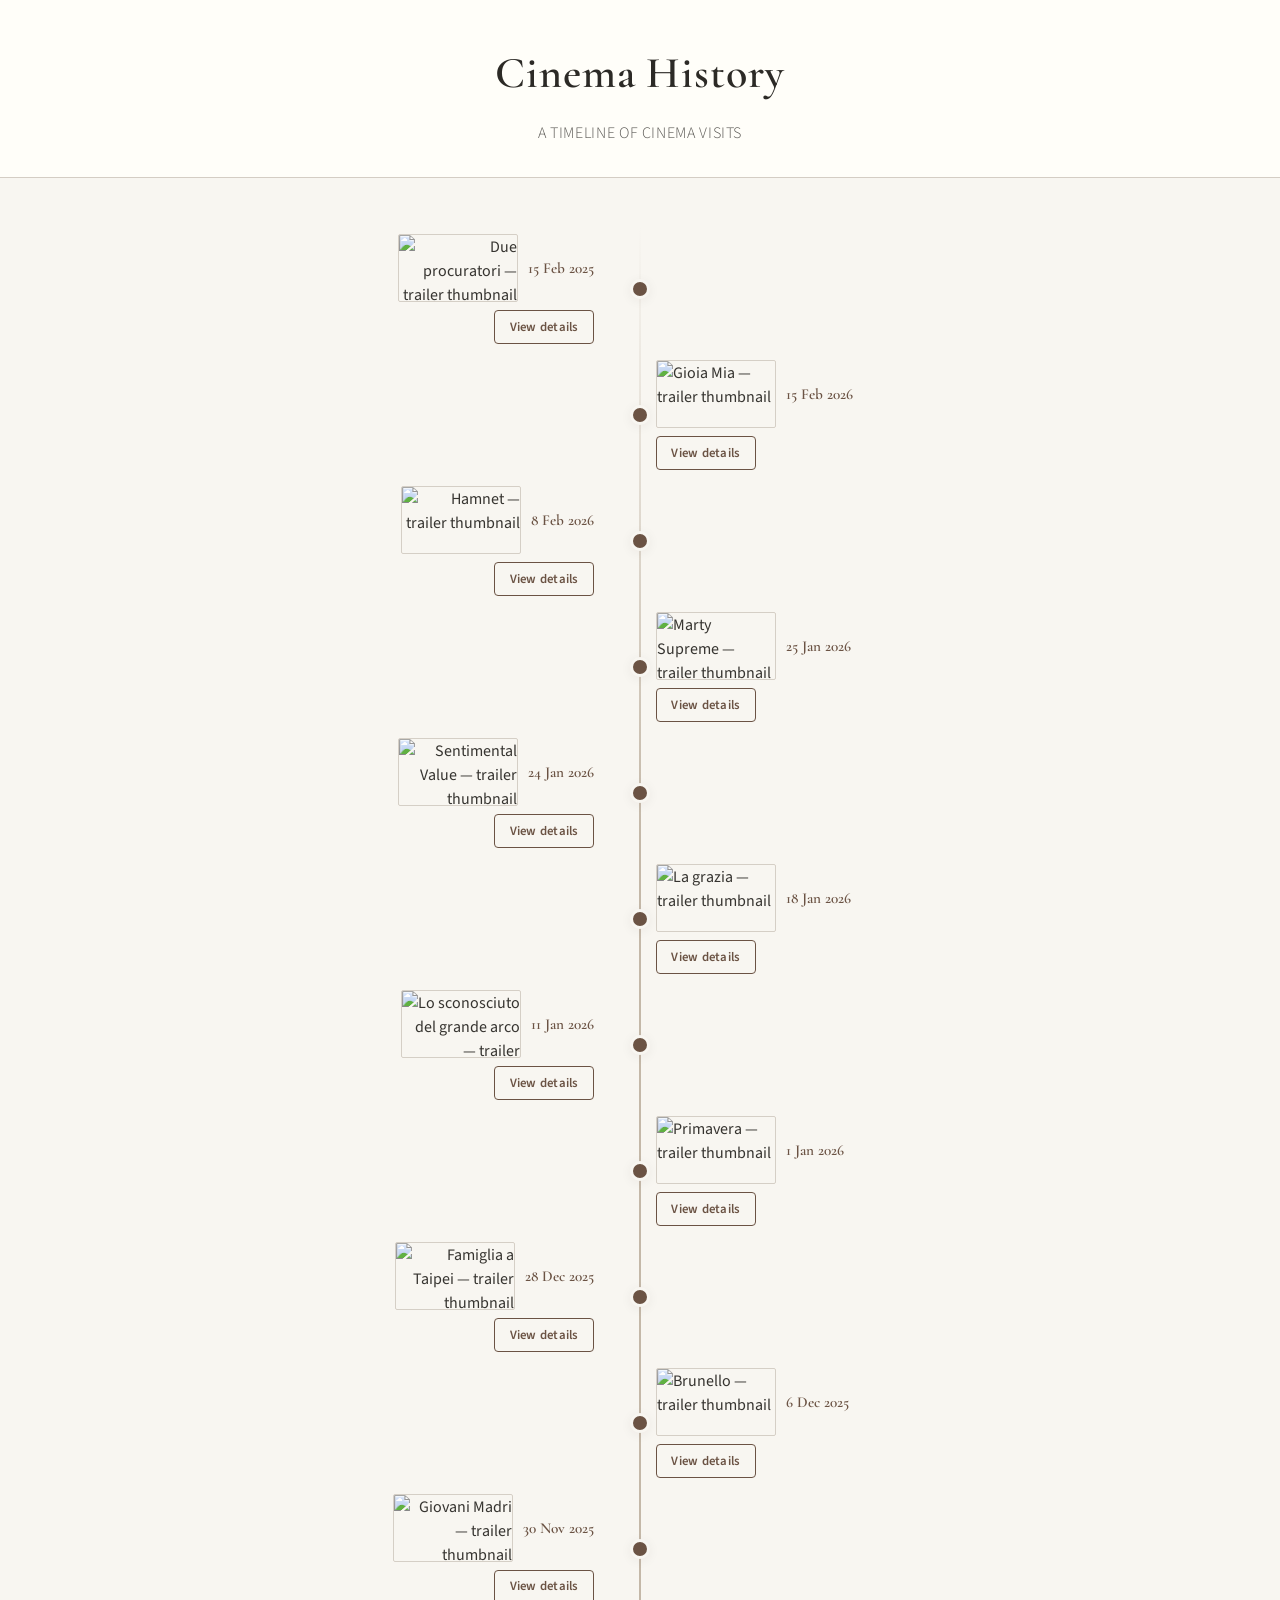
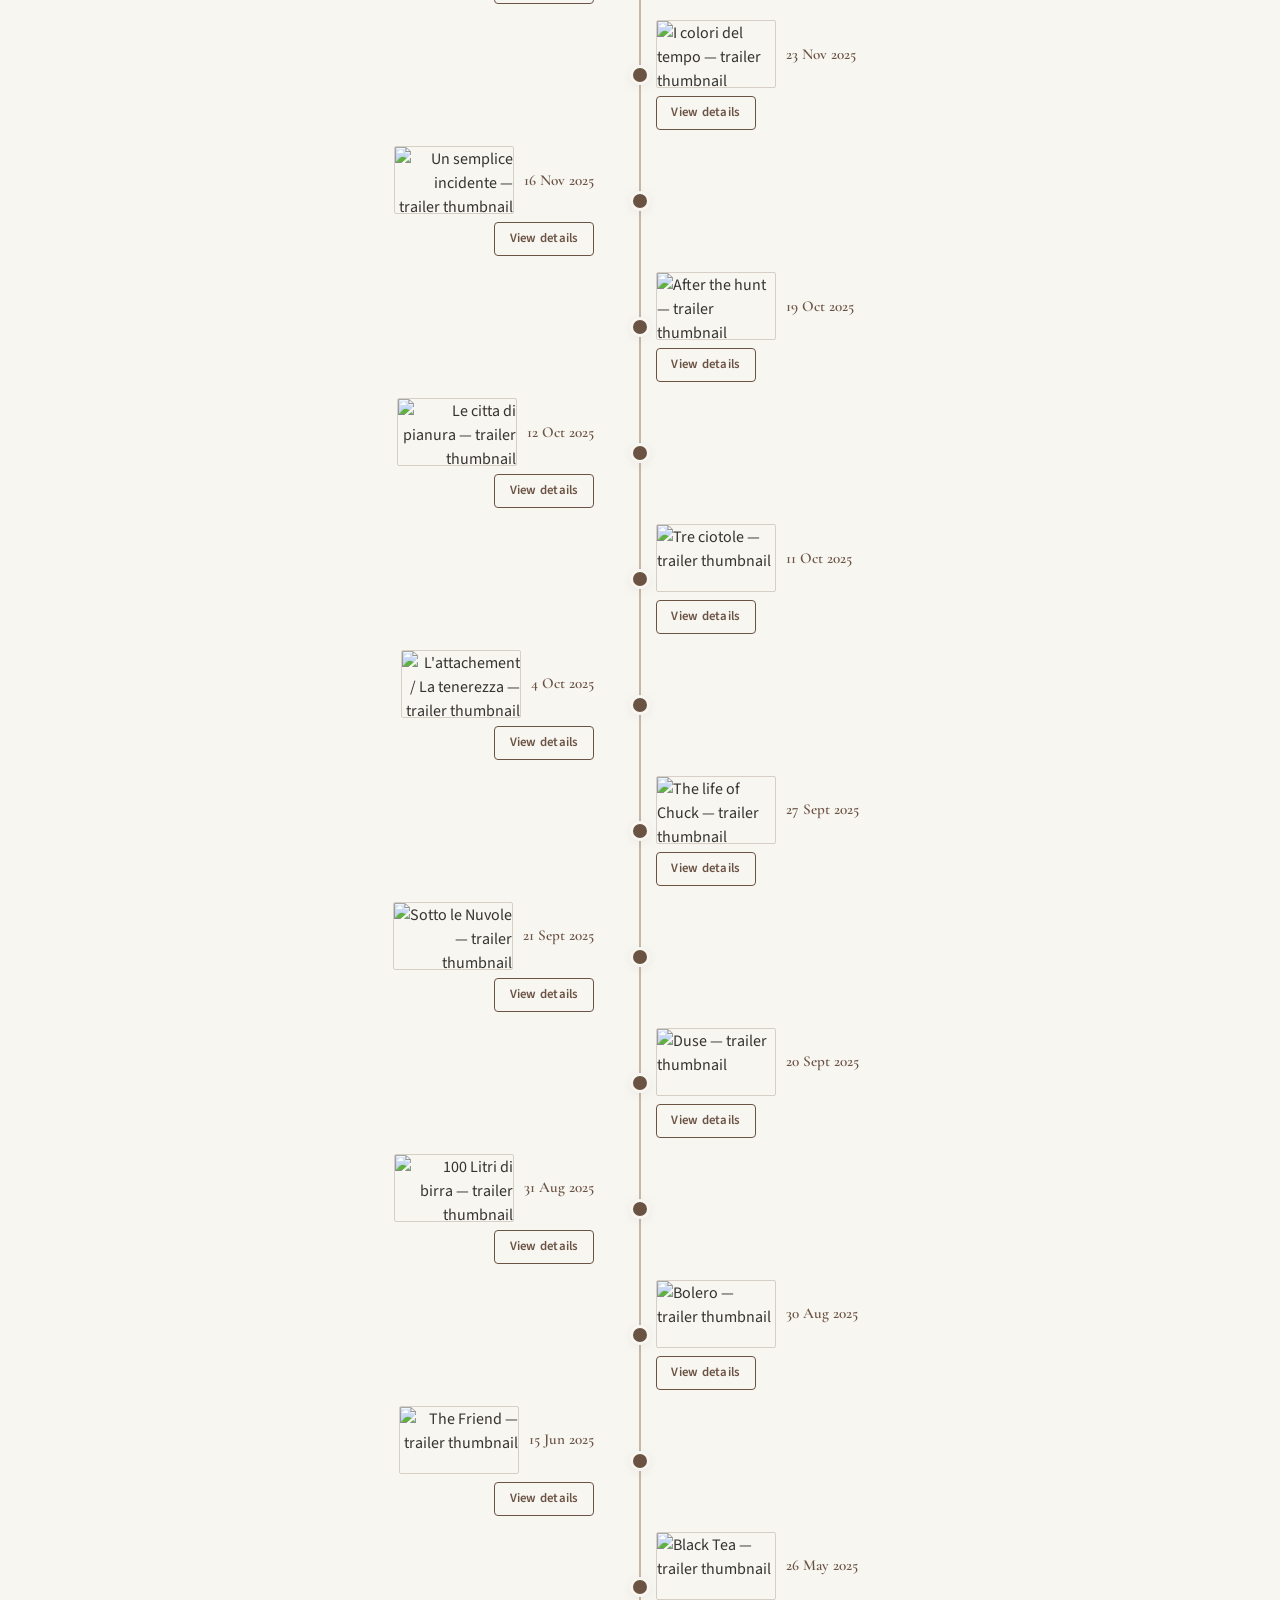
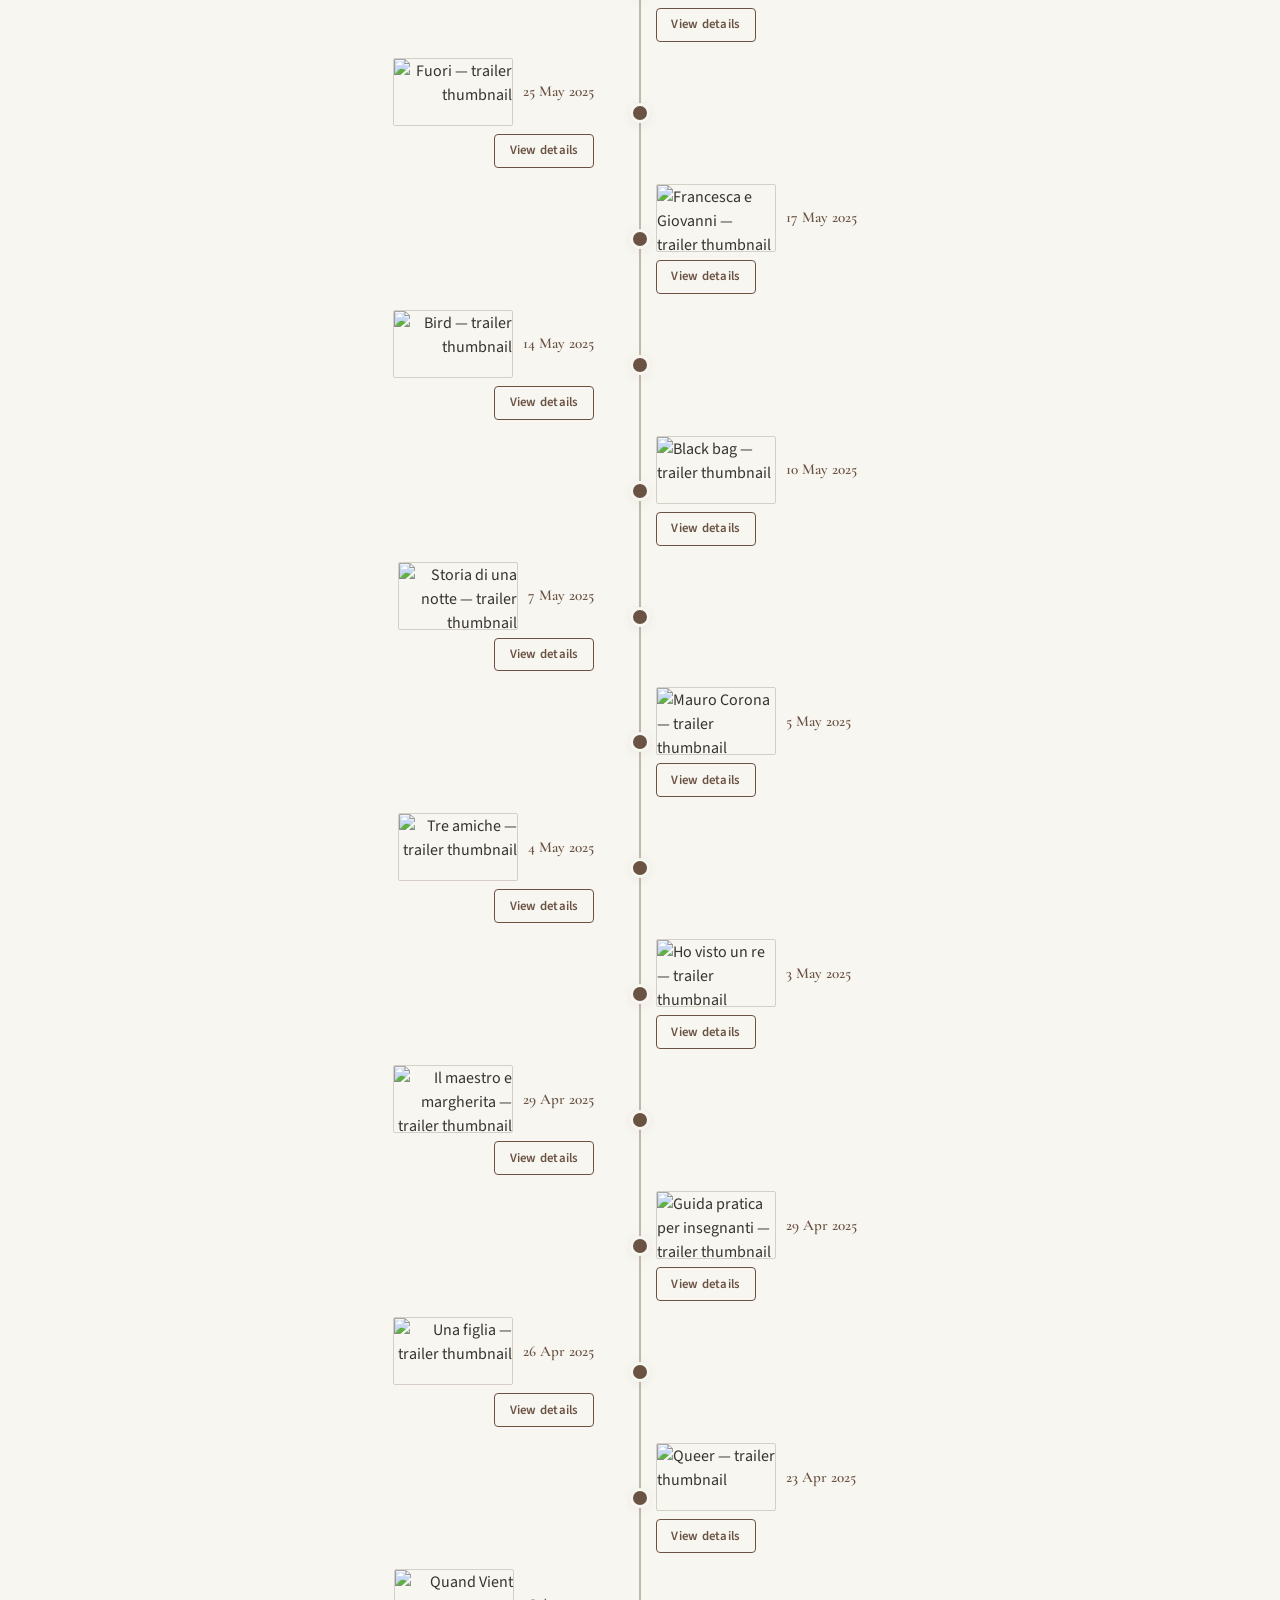
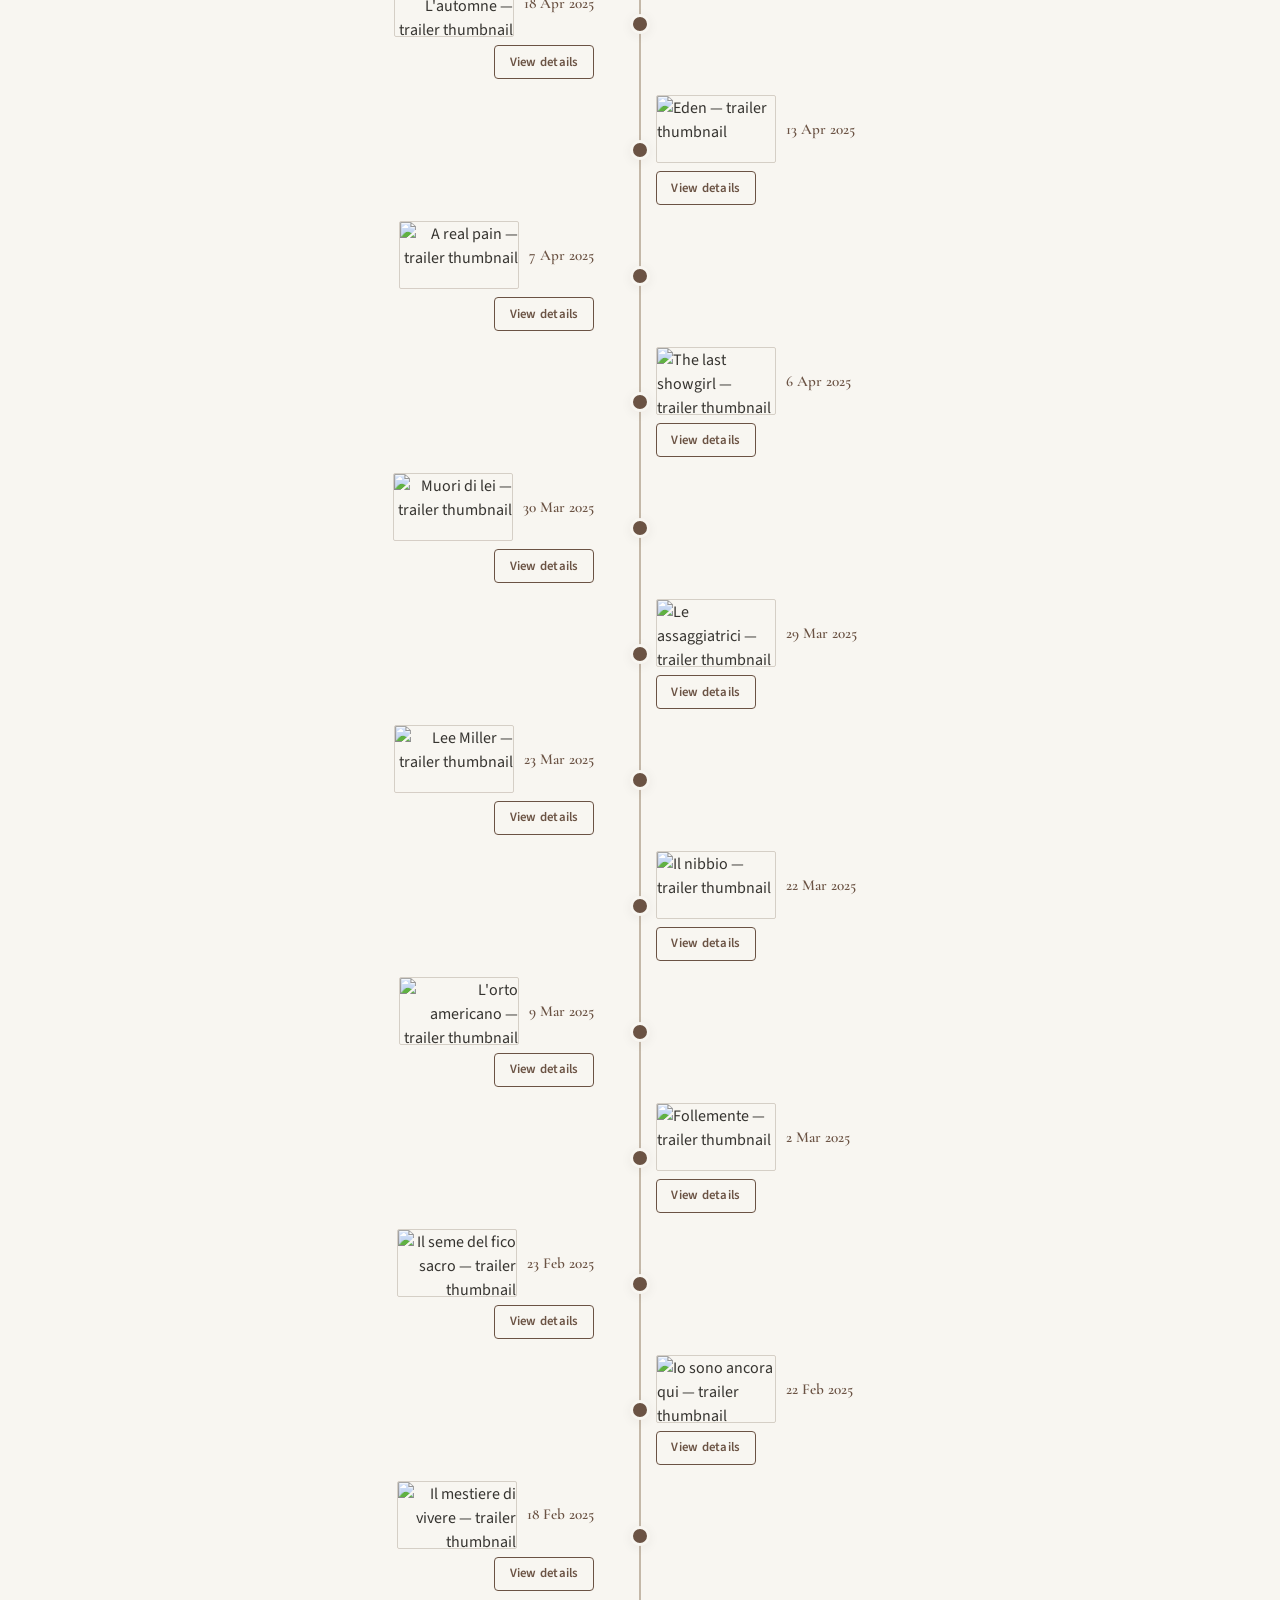
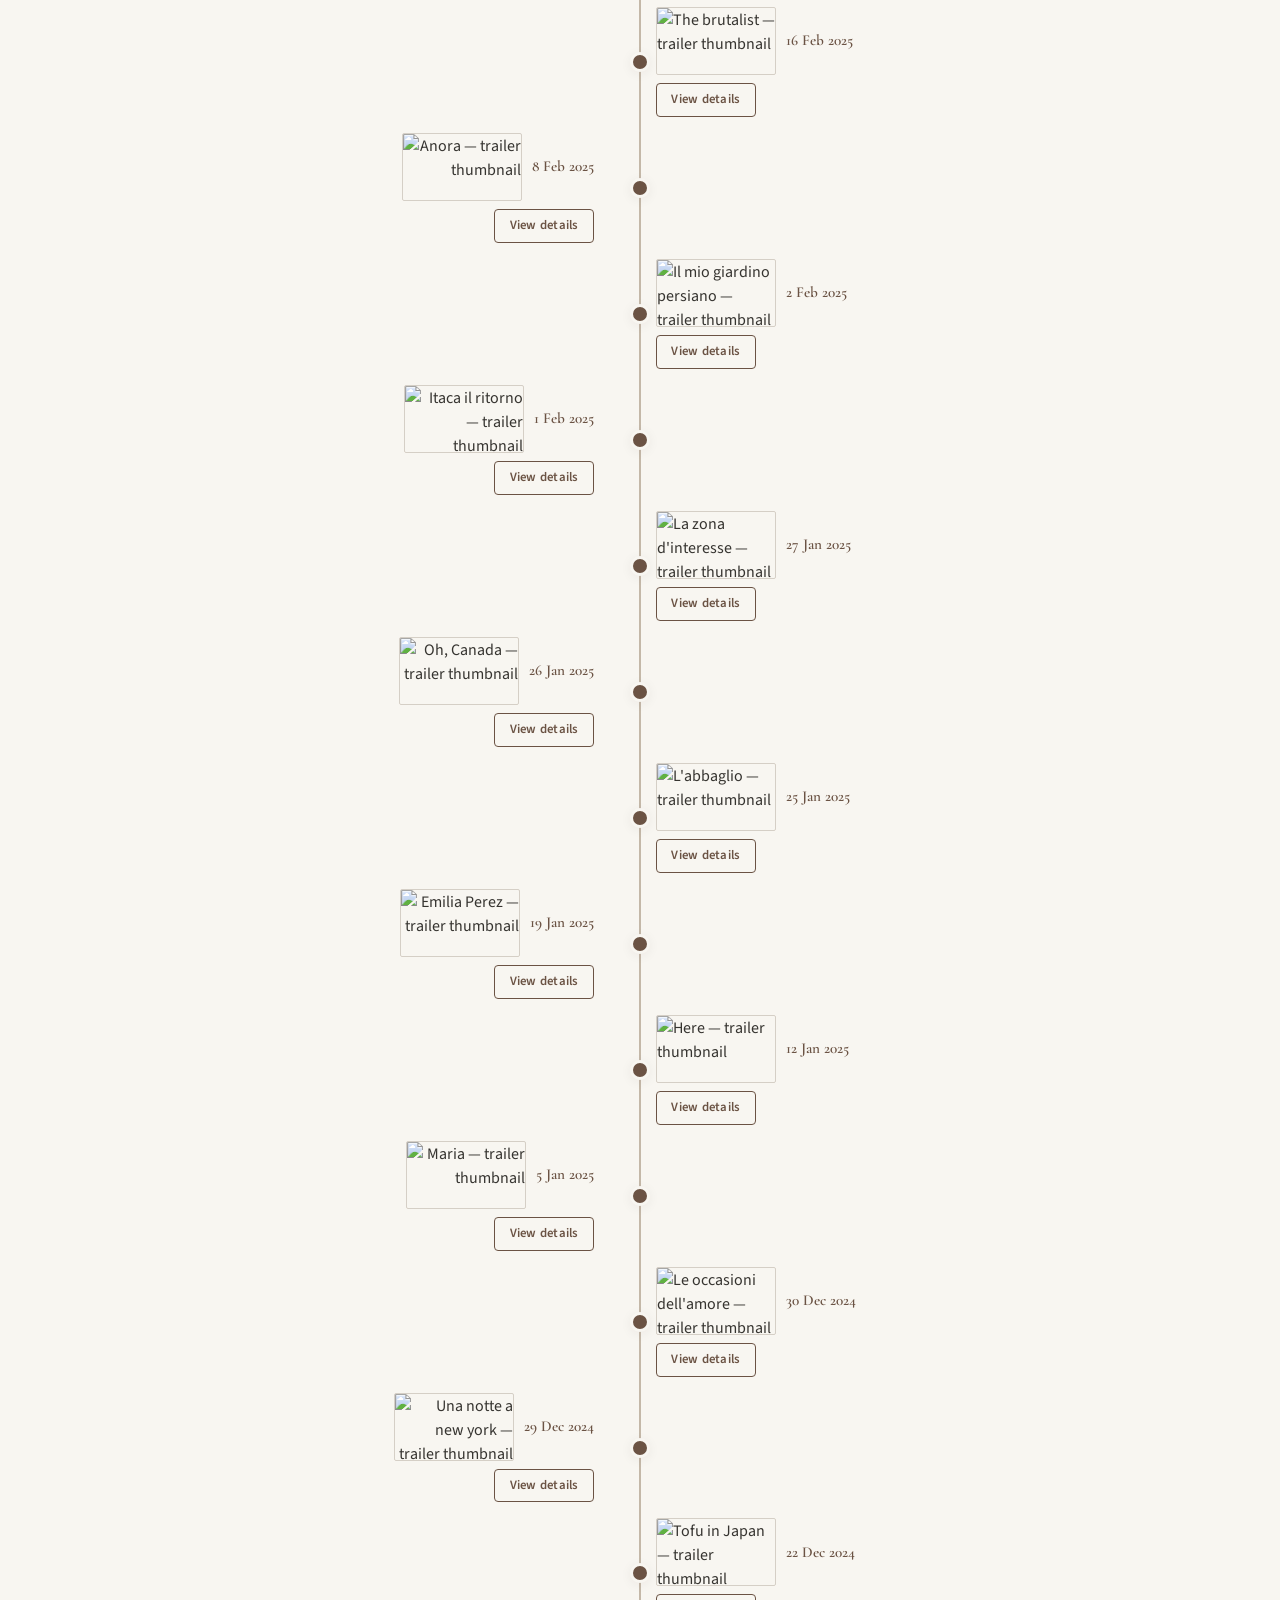
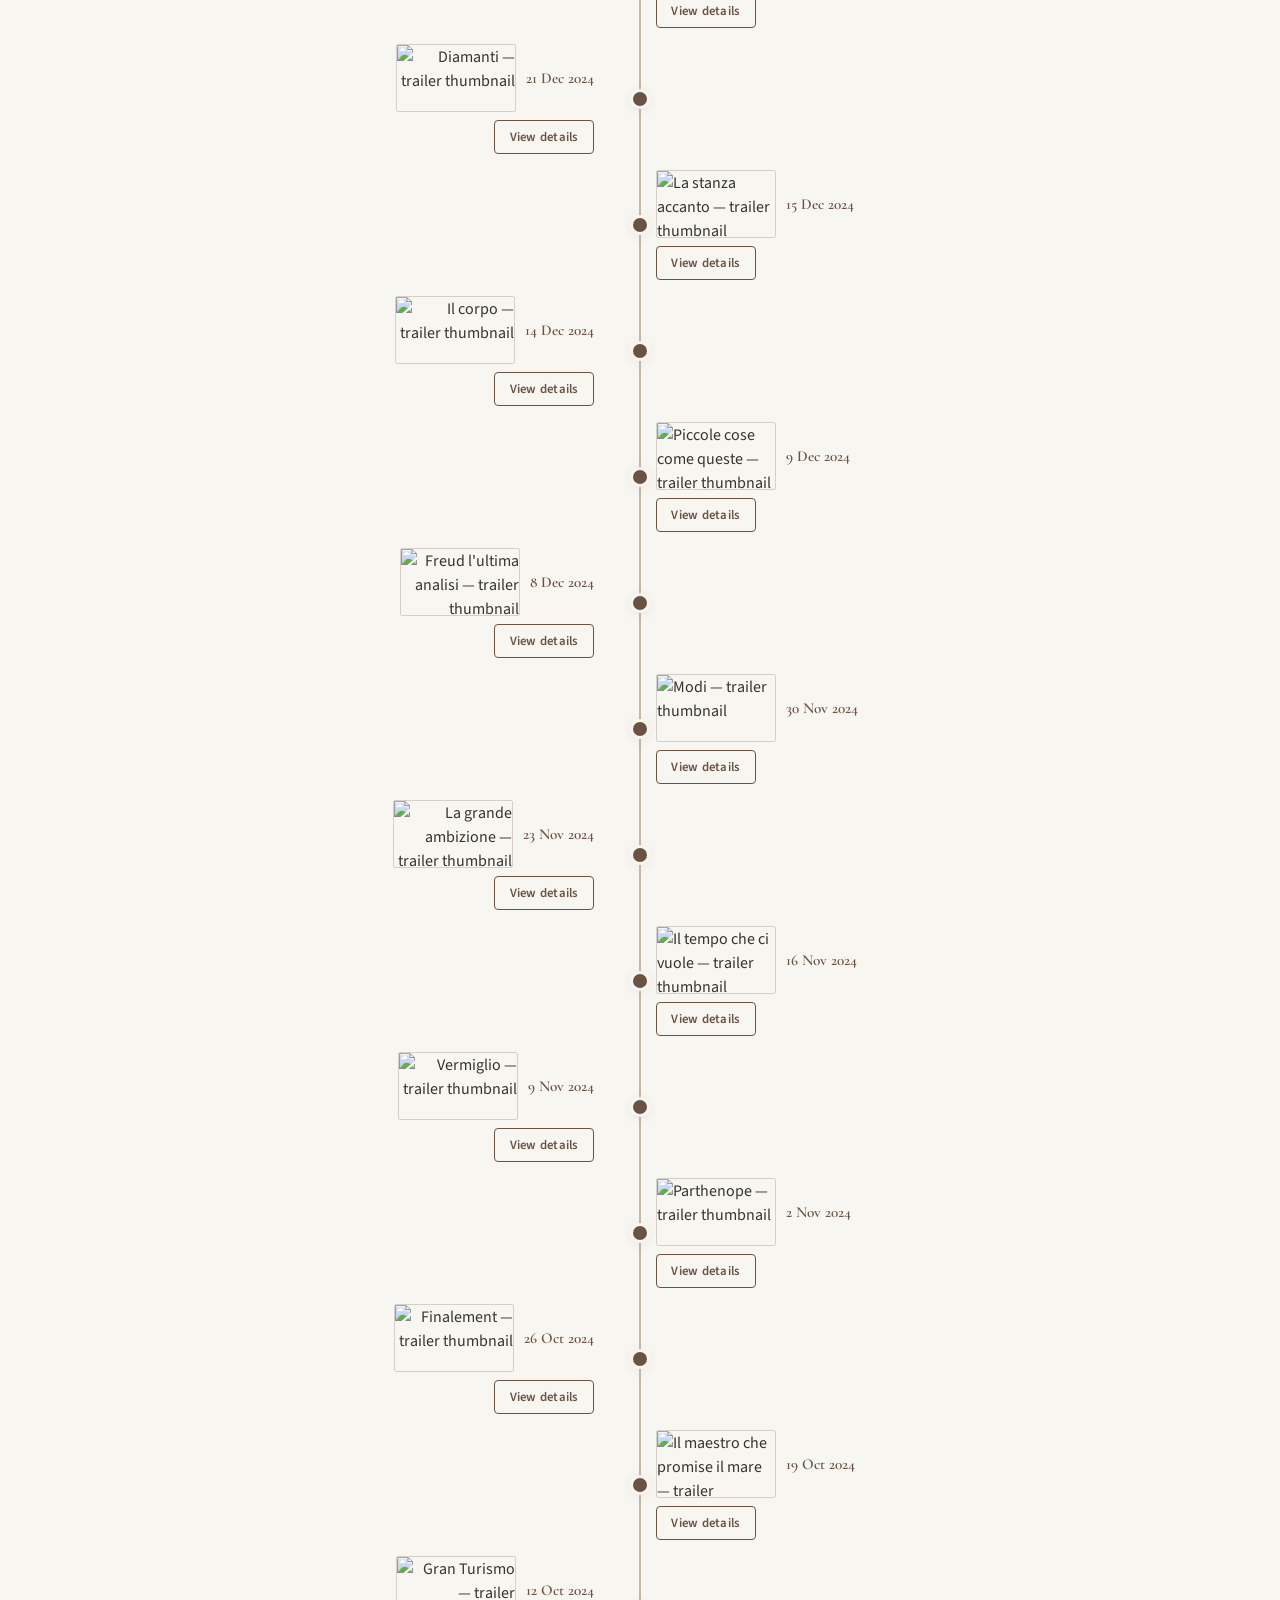
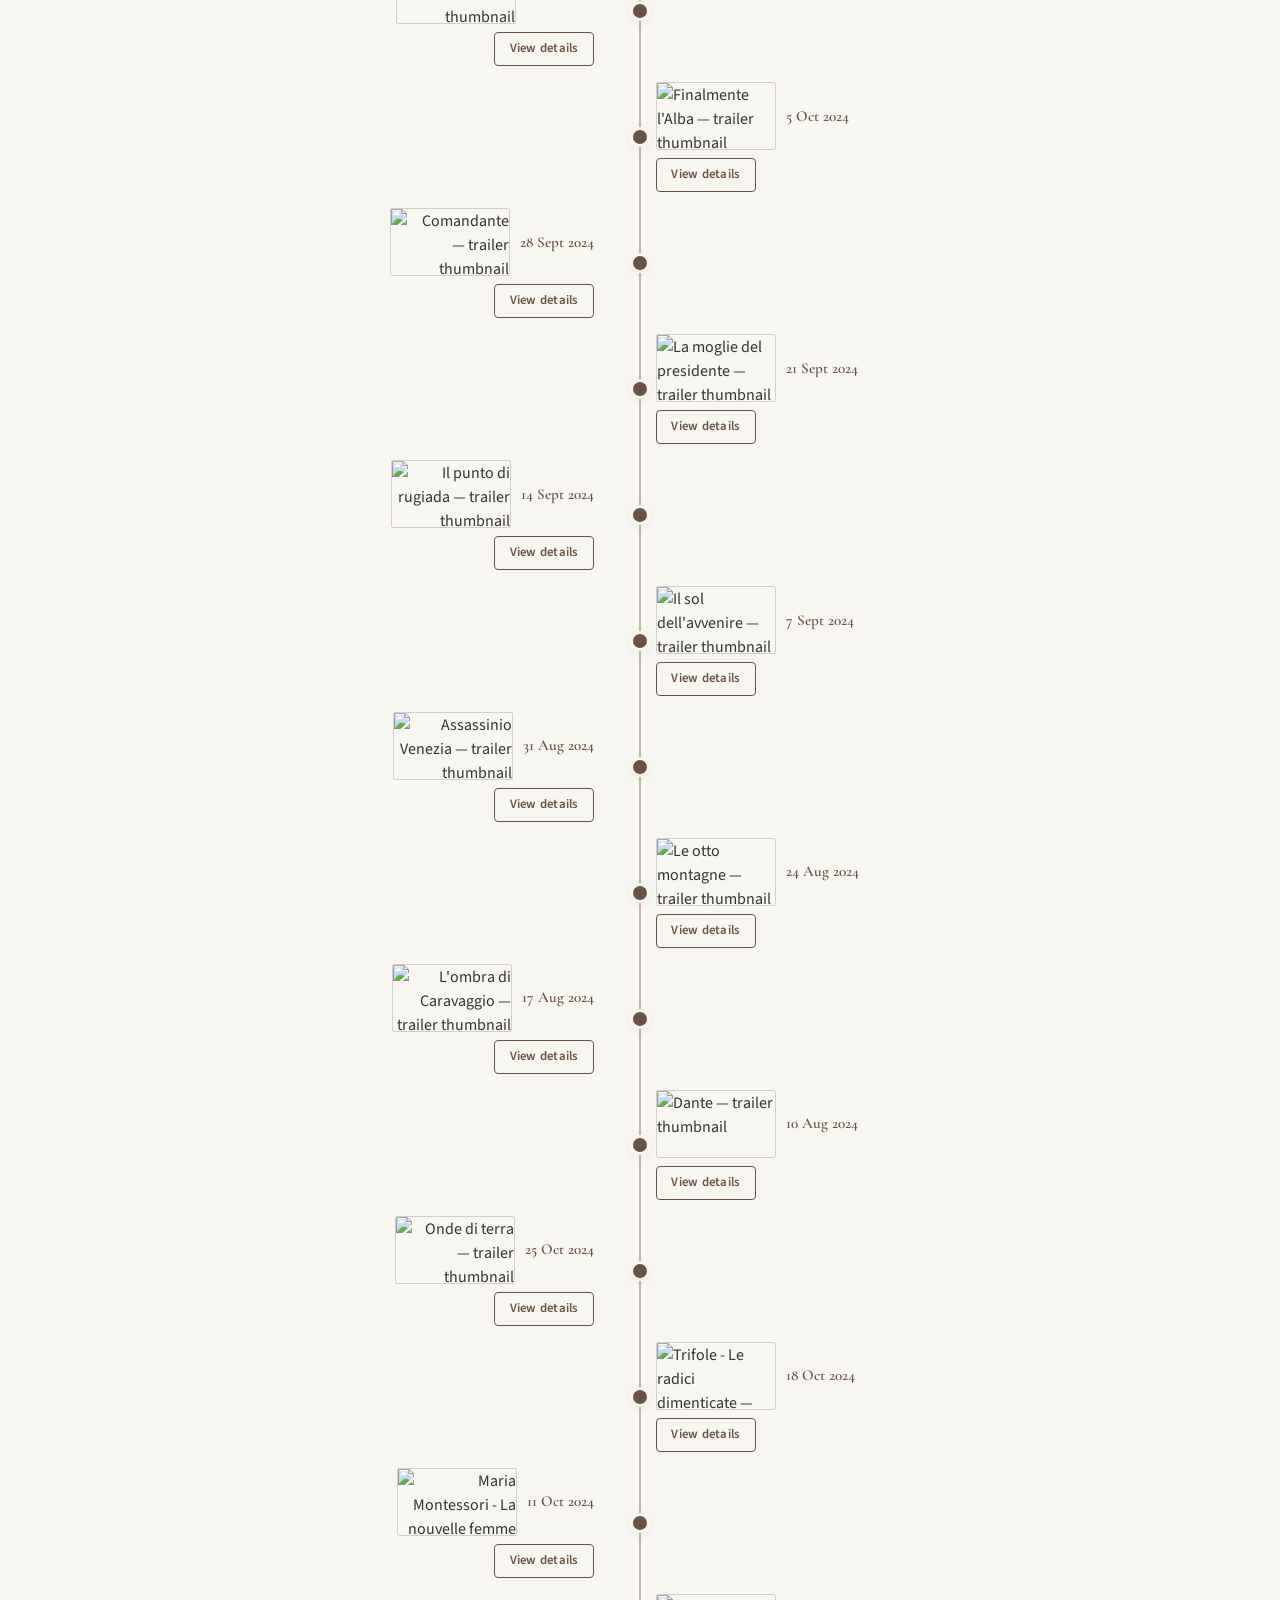
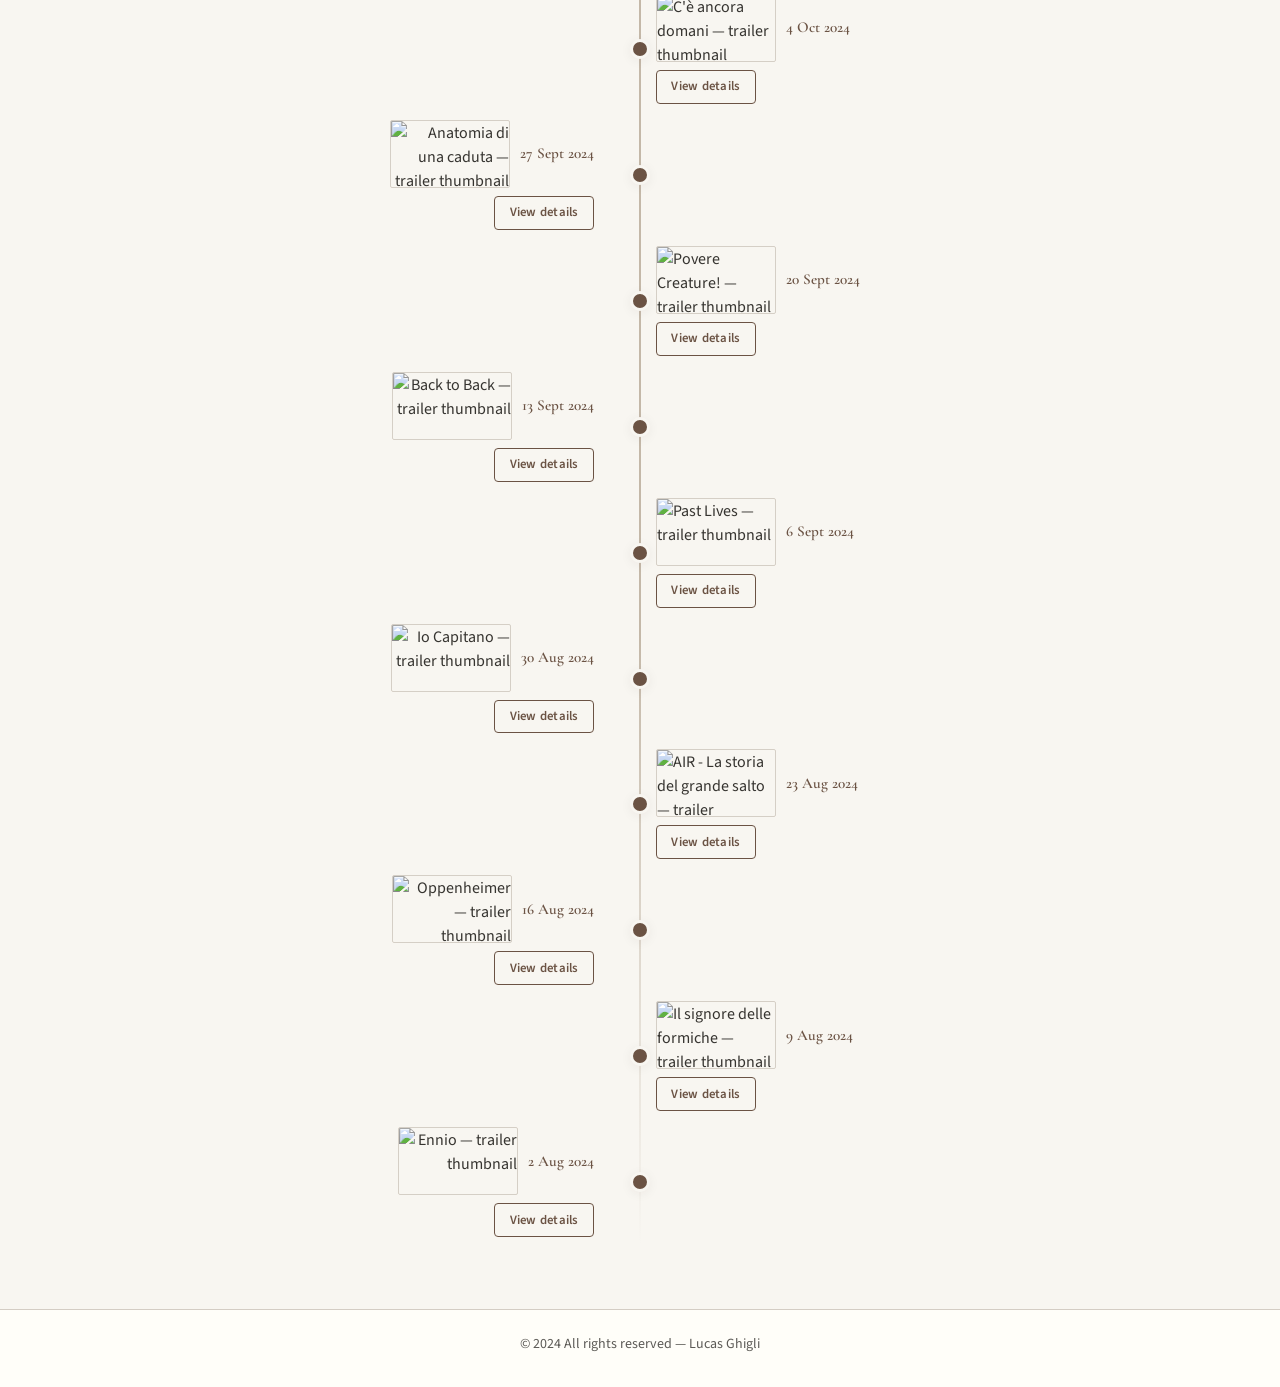
==== index.html @ c636a5e8 "Add files via upload" ====
<!DOCTYPE html>
<html lang="en">
<head>
  <meta charset="UTF-8">
  <meta name="viewport" content="width=device-width, initial-scale=1.0, viewport-fit=cover">
  <title>Cinema History — A Timeline</title>
  <link rel="preconnect" href="https://fonts.googleapis.com">
  <link rel="preconnect" href="https://fonts.gstatic.com" crossorigin>
  <link href="https://fonts.googleapis.com/css2?family=Cormorant+Garamond:ital,wght@0,400;0,600;1,400&family=Source+Sans+3:wght@300;400;600&display=swap" rel="stylesheet">
  <link rel="stylesheet" href="styles.css">
</head>
<body>
  <header class="site-header">
    <div class="header-inner">
      <h1 class="site-title">Cinema History</h1>
      <p class="site-subtitle">A timeline of cinema visits</p>
    </div>
  </header>

  <main class="main-content">
    <section class="timeline-section">
      <div class="timeline-line" aria-hidden="true"></div>
      <div class="timeline-dots" id="timeline-dots">
      </div>
    </section>
  </main>

  <footer class="site-footer">
    <p>&copy; 2024 All rights reserved — Lucas Ghigli</p>
  </footer>

  <script src="movies-data.js"></script>
  <script src="script.js"></script>
</body>
</html>
---- styles.css ----
:root {
  --color-bg: #f8f6f1;
  --color-bg-card: #fffef9;
  --color-ink: #2c2a26;
  --color-ink-muted: #5c5a56;
  --color-accent: #6b5344;
  --color-accent-light: #9a877a;
  --color-line: #c4b8a8;
  --color-dot: #6b5344;
  --color-dot-hover: #4a3d32;
  --color-border: #d4cdc4;
  --font-serif: "Cormorant Garamond", Georgia, "Times New Roman", serif;
  --font-sans: "Source Sans 3", "Segoe UI", system-ui, sans-serif;
  --shadow-soft: 0 2px 12px rgba(44, 42, 38, 0.06);
  --shadow-card: 0 4px 20px rgba(44, 42, 38, 0.08);
}

*,
*::before,
*::after {
  box-sizing: border-box;
}

html {
  font-size: 16px;
  scroll-behavior: smooth;
  -webkit-text-size-adjust: 100%;
  overflow-x: hidden;
}

img,
iframe,
video {
  max-width: 100%;
  height: auto;
}

body {
  margin: 0;
  font-family: var(--font-sans);
  font-weight: 400;
  color: var(--color-ink);
  background: var(--color-bg);
  line-height: 1.5;
  min-height: 100vh;
  display: flex;
  flex-direction: column;
  overflow-x: hidden;
}

/* ----- Header ----- */
.site-header {
  padding: clamp(1.5rem, 4vw, 2.5rem) clamp(1rem, 3vw, 1.5rem) clamp(1.5rem, 3vw, 2rem);
  text-align: center;
  border-bottom: 1px solid var(--color-border);
  background: var(--color-bg-card);
}

.header-inner {
  max-width: 720px;
  margin: 0 auto;
}

.site-title {
  margin: 0 0 0.35em;
  font-family: var(--font-serif);
  font-size: clamp(1.75rem, 5vw, 2.75rem);
  font-weight: 600;
  letter-spacing: 0.02em;
  color: var(--color-ink);
}

.site-subtitle {
  margin: 0;
  font-size: clamp(0.875rem, 2vw, 1rem);
  font-weight: 300;
  color: var(--color-ink-muted);
  letter-spacing: 0.04em;
  text-transform: uppercase;
}

/* ----- Main timeline ----- */
.main-content {
  flex: 1;
  padding: clamp(1.5rem, 4vw, 3rem) clamp(1rem, 3vw, 1.5rem) clamp(2rem, 5vw, 4rem);
  overflow-x: hidden;
}

.timeline-section {
  position: relative;
  max-width: 1000px;
  margin: 0 auto;
  min-height: 320px;
}

.timeline-line {
  position: absolute;
  left: 50%;
  top: 0;
  bottom: 0;
  width: 2px;
  background: linear-gradient(to bottom, transparent, var(--color-line) 5%, var(--color-line) 95%, transparent);
  transform: translateX(-50%);
}

/* Tablet: single column earlier so content doesn't feel cramped */
@media (max-width: 900px) {
  .timeline-line {
    left: 28px;
    transform: none;
  }

  .timeline-dot-wrap {
    left: 28px;
  }

  .timeline-item-content,
  .timeline-item:nth-child(odd) .timeline-item-content,
  .timeline-item:nth-child(even) .timeline-item-content {
    width: auto;
    max-width: none;
    margin-left: 56px;
    margin-right: 0;
    text-align: left;
    padding: 0 0 0 0.5rem;
  }

  .timeline-item {
    min-height: 56px;
  }
}

/* Smartphone */
@media (max-width: 700px) {
  .timeline-line {
    left: 20px;
  }

  .timeline-dot-wrap {
    left: 20px;
    width: 24px;
    height: 24px;
  }

  .timeline-dot {
    width: 24px;
    height: 24px;
    border-width: 2px;
  }

  .timeline-item-content,
  .timeline-item:nth-child(odd) .timeline-item-content,
  .timeline-item:nth-child(even) .timeline-item-content {
    margin-left: 48px;
    padding-left: 0.5rem;
  }

  .timeline-thumb {
    width: 88px;
    height: 50px;
  }

  .timeline-date {
    font-size: 0.9rem;
  }

  .timeline-btn {
    padding: 0.5rem 1rem;
    font-size: 0.85rem;
    min-height: 44px;
    display: inline-flex;
    align-items: center;
    justify-content: center;
  }

  .timeline-tooltip {
    white-space: normal;
    max-width: 220px;
    left: 50%;
    transform: translateX(-50%) translateY(-8px);
  }

  .timeline-dot-wrap:hover .timeline-tooltip,
  .timeline-dot-wrap:focus-within .timeline-tooltip {
    transform: translateX(-50%) translateY(-12px);
  }
}

@media (max-width: 480px) {
  .timeline-line {
    left: 16px;
  }

  .timeline-dot-wrap {
    left: 16px;
  }

  .timeline-item-content {
    margin-left: 44px;
  }

  .main-content {
    padding-left: max(1rem, env(safe-area-inset-left));
    padding-right: max(1rem, env(safe-area-inset-right));
    padding-bottom: max(2rem, env(safe-area-inset-bottom));
  }

  .site-header {
    padding-left: max(1rem, env(safe-area-inset-left));
    padding-right: max(1rem, env(safe-area-inset-right));
  }

  .site-footer {
    padding-left: max(1rem, env(safe-area-inset-left));
    padding-right: max(1rem, env(safe-area-inset-right));
    padding-bottom: max(1.25rem, env(safe-area-inset-bottom));
  }
}

.timeline-dots {
  position: relative;
  display: flex;
  flex-direction: column;
  gap: 0;
  z-index: 1;
}

/* ----- Single dot (visit) ----- */
.timeline-item {
  position: relative;
  display: flex;
  align-items: center;
  min-height: 52px;
  padding: 0.5rem 0;
}

.timeline-dot-wrap {
  position: absolute;
  left: 50%;
  top: 50%;
  transform: translate(-50%, -50%);
  width: 20px;
  height: 20px;
  z-index: 2;
}

.timeline-item-content {
  width: calc(50% - 30px);
  padding: 0 1rem;
}

.timeline-item:nth-child(odd) .timeline-item-content {
  margin-right: 50%;
  text-align: right;
}

.timeline-item:nth-child(odd) .timeline-header-row {
  justify-content: flex-end;
}

.timeline-item:nth-child(even) .timeline-item-content {
  margin-left: 50%;
  text-align: left;
}

.timeline-dot {
  display: block;
  width: 20px;
  height: 20px;
  border-radius: 50%;
  background: var(--color-dot);
  border: 3px solid var(--color-bg);
  box-shadow: var(--shadow-soft);
  cursor: pointer;
  transition: background 0.2s ease, transform 0.2s ease, box-shadow 0.2s ease;
}

.timeline-dot:hover,
.timeline-dot:focus-visible {
  background: var(--color-dot-hover);
  transform: scale(1.15);
  box-shadow: 0 0 0 4px rgba(107, 83, 68, 0.2);
}


.timeline-header-row {
  display: flex;
  align-items: center;
  gap: 0.6rem;
  margin-bottom: 0.25rem;
}

.timeline-thumb {
  width: 120px;
  height: 68px;
  object-fit: cover;
  border-radius: 2px;
  flex-shrink: 0;
  border: 1px solid var(--color-border);
  opacity: 0.95;
}

.timeline-date {
  display: block;
  font-family: var(--font-serif);
  font-size: 0.95rem;
  font-weight: 600;
  color: var(--color-accent);
}

.timeline-tooltip {
  position: absolute;
  left: 50%;
  bottom: 100%;
  transform: translateX(-50%) translateY(-8px);
  padding: 0.5rem 0.75rem;
  background: var(--color-ink);
  color: #fff;
  font-size: 0.85rem;
  font-weight: 400;
  white-space: nowrap;
  border-radius: 4px;
  opacity: 0;
  visibility: hidden;
  transition: opacity 0.2s ease, visibility 0.2s ease, transform 0.2s ease;
  pointer-events: none;
  z-index: 10;
  box-shadow: var(--shadow-card);
}

.timeline-tooltip::after {
  content: "";
  position: absolute;
  left: 50%;
  top: 100%;
  transform: translateX(-50%);
  border: 6px solid transparent;
  border-top-color: var(--color-ink);
}

.timeline-dot-wrap:hover .timeline-tooltip,
.timeline-dot-wrap:focus-within .timeline-tooltip {
  opacity: 1;
  visibility: visible;
  transform: translateX(-50%) translateY(-12px);
}

.timeline-actions {
  margin-top: 0.5rem;
}

.timeline-btn {
  display: inline-block;
  padding: 0.4rem 0.9rem;
  font-family: var(--font-sans);
  font-size: 0.8rem;
  font-weight: 600;
  color: var(--color-accent);
  background: transparent;
  border: 1px solid var(--color-accent);
  border-radius: 4px;
  text-decoration: none;
  cursor: pointer;
  transition: color 0.2s ease, background 0.2s ease, border-color 0.2s ease;
  letter-spacing: 0.02em;
}

.timeline-btn:hover,
.timeline-btn:focus-visible {
  color: var(--color-bg-card);
  background: var(--color-accent);
  border-color: var(--color-accent);
}

/* ----- Footer ----- */
.site-footer {
  padding: clamp(1rem, 3vw, 1.5rem) clamp(1rem, 3vw, 1.5rem) clamp(1.25rem, 3vw, 2rem);
  text-align: center;
  font-size: clamp(0.8125rem, 1.5vw, 0.875rem);
  color: var(--color-ink-muted);
  border-top: 1px solid var(--color-border);
  background: var(--color-bg-card);
}

.site-footer p {
  margin: 0;
  max-width: 560px;
  margin-left: auto;
  margin-right: auto;
  word-wrap: break-word;
}
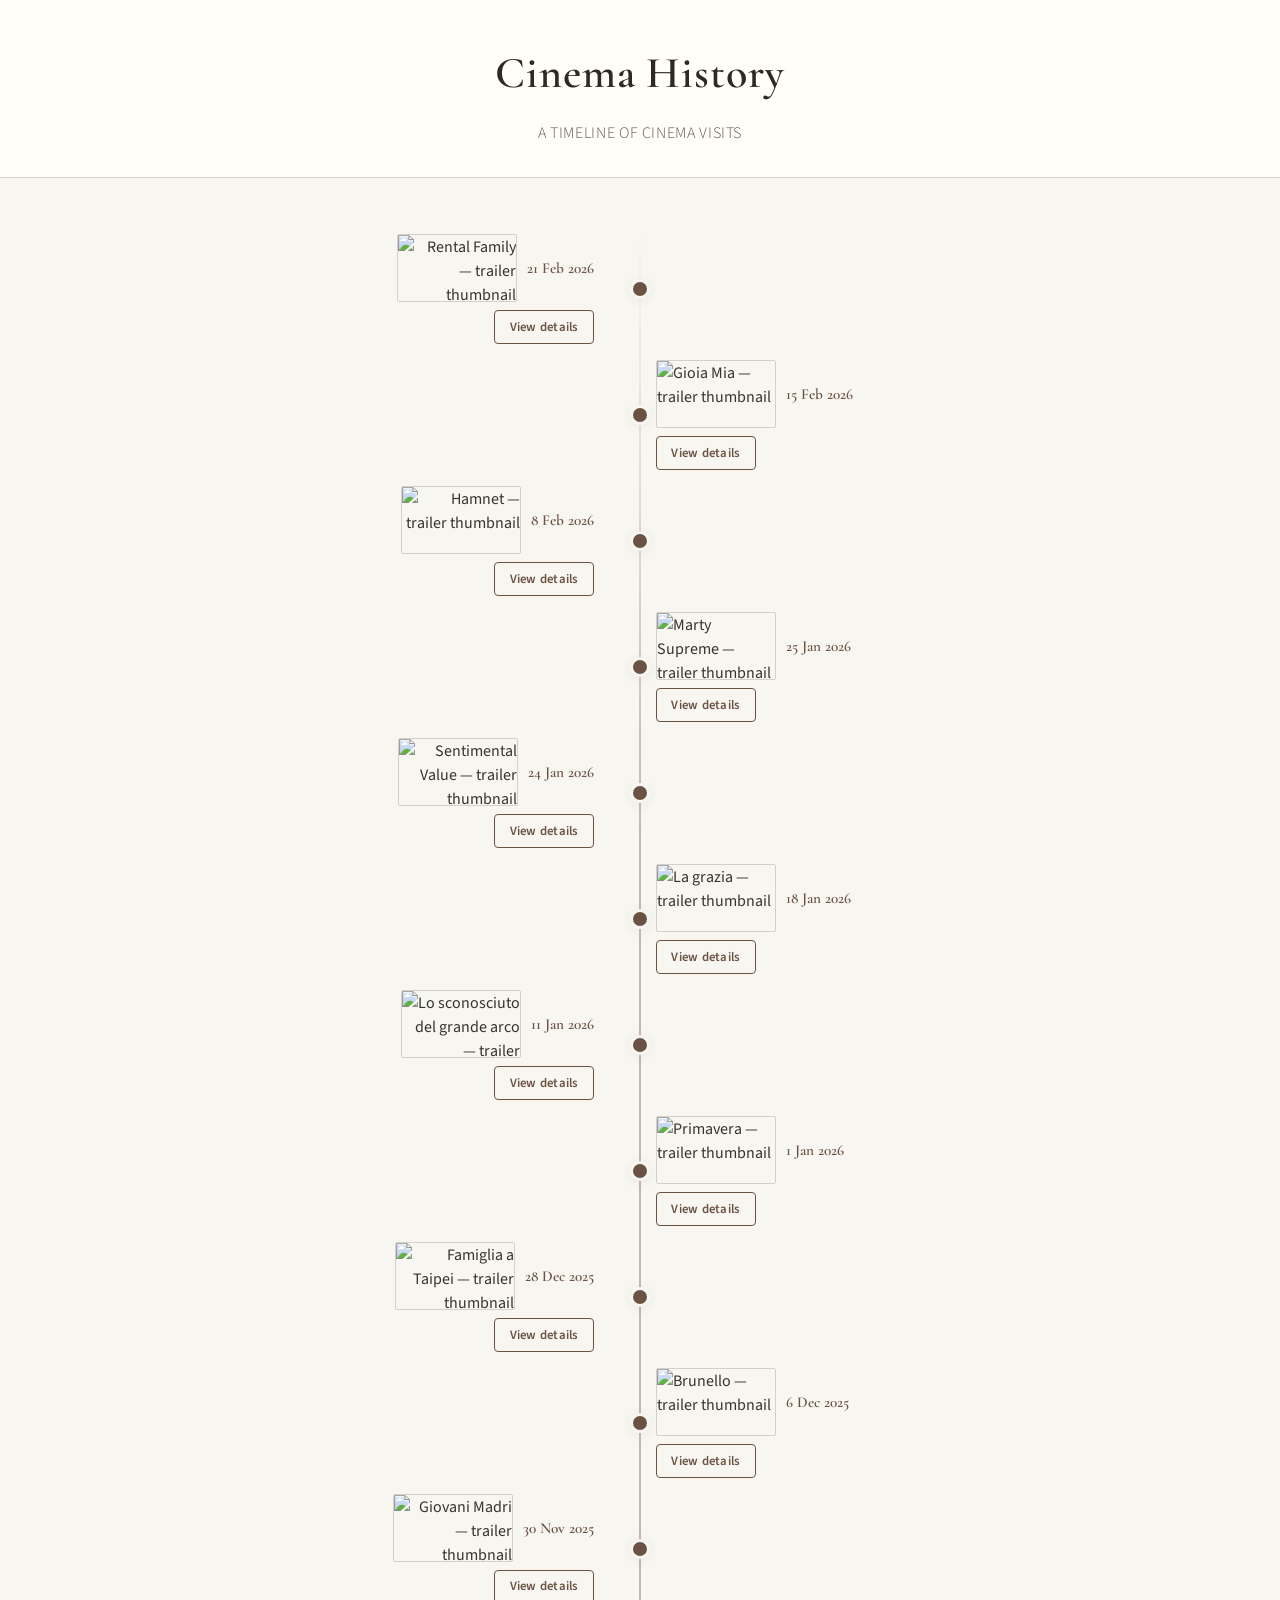
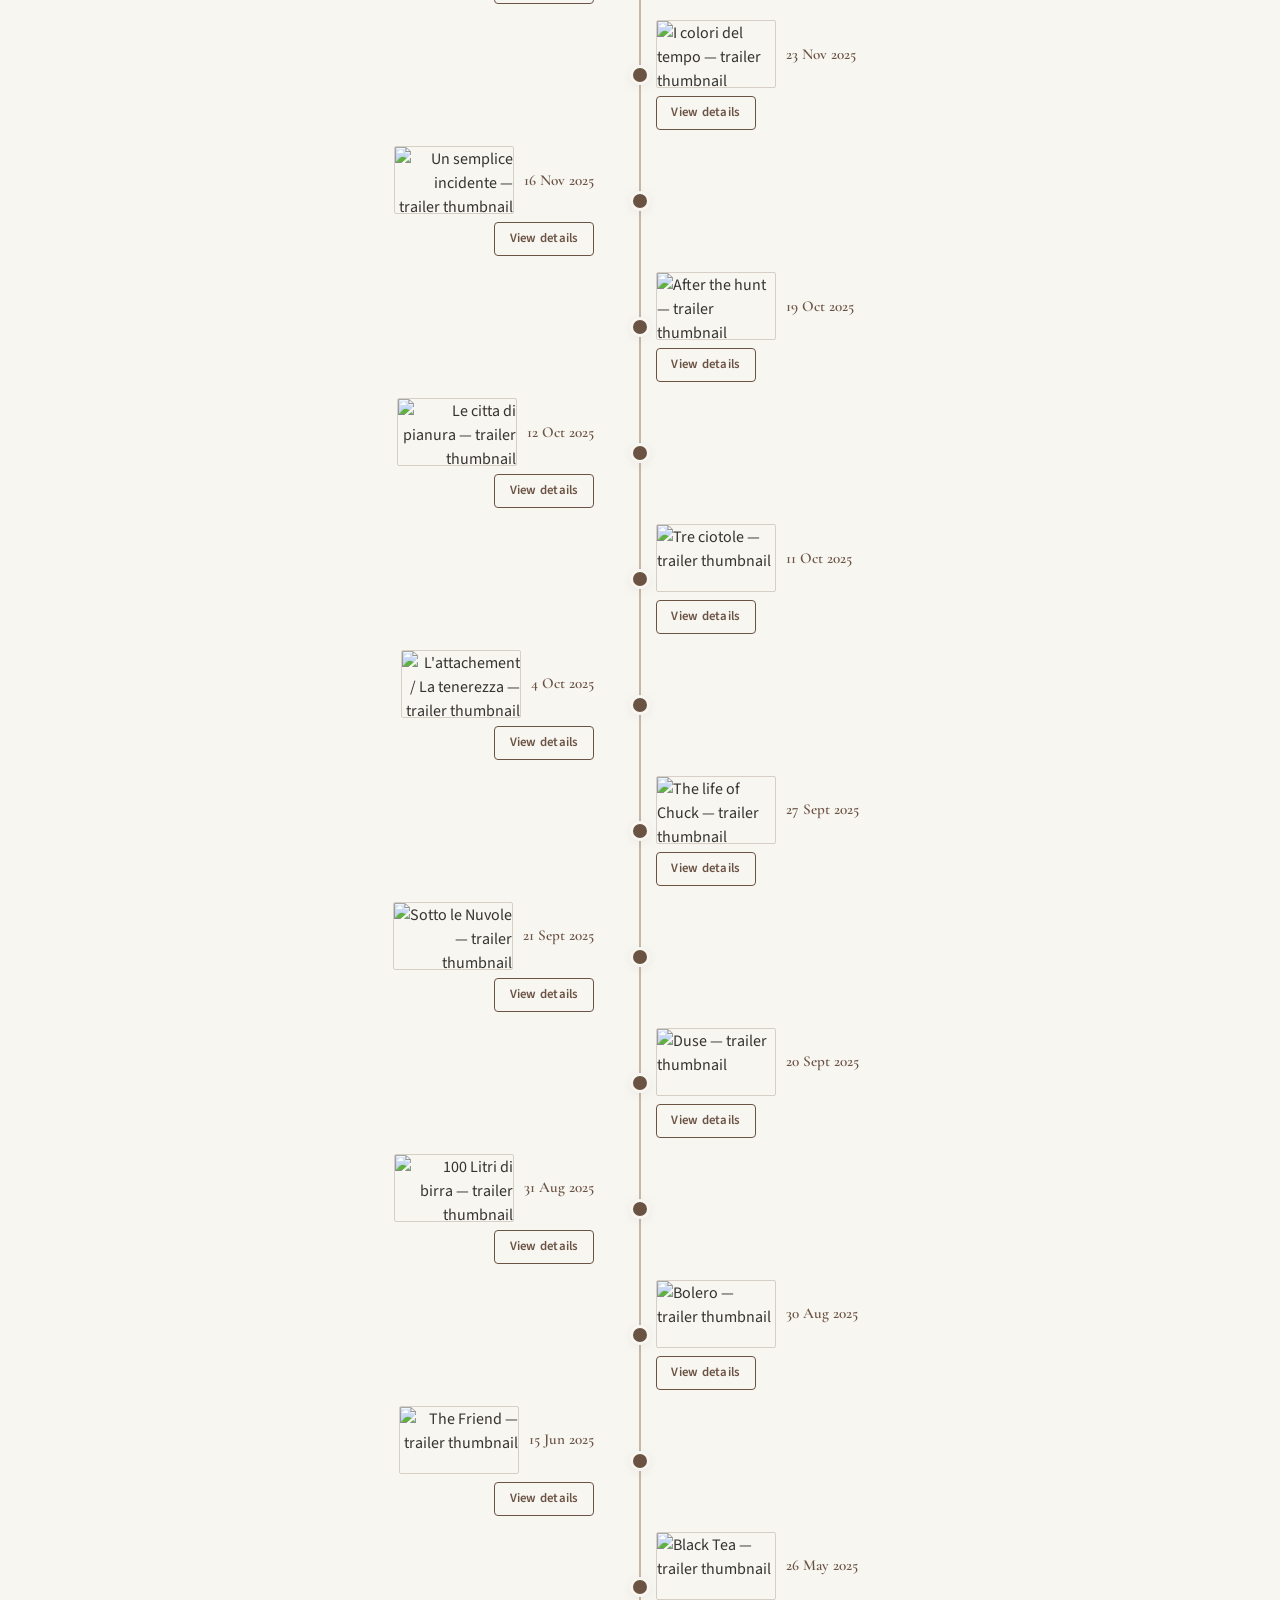
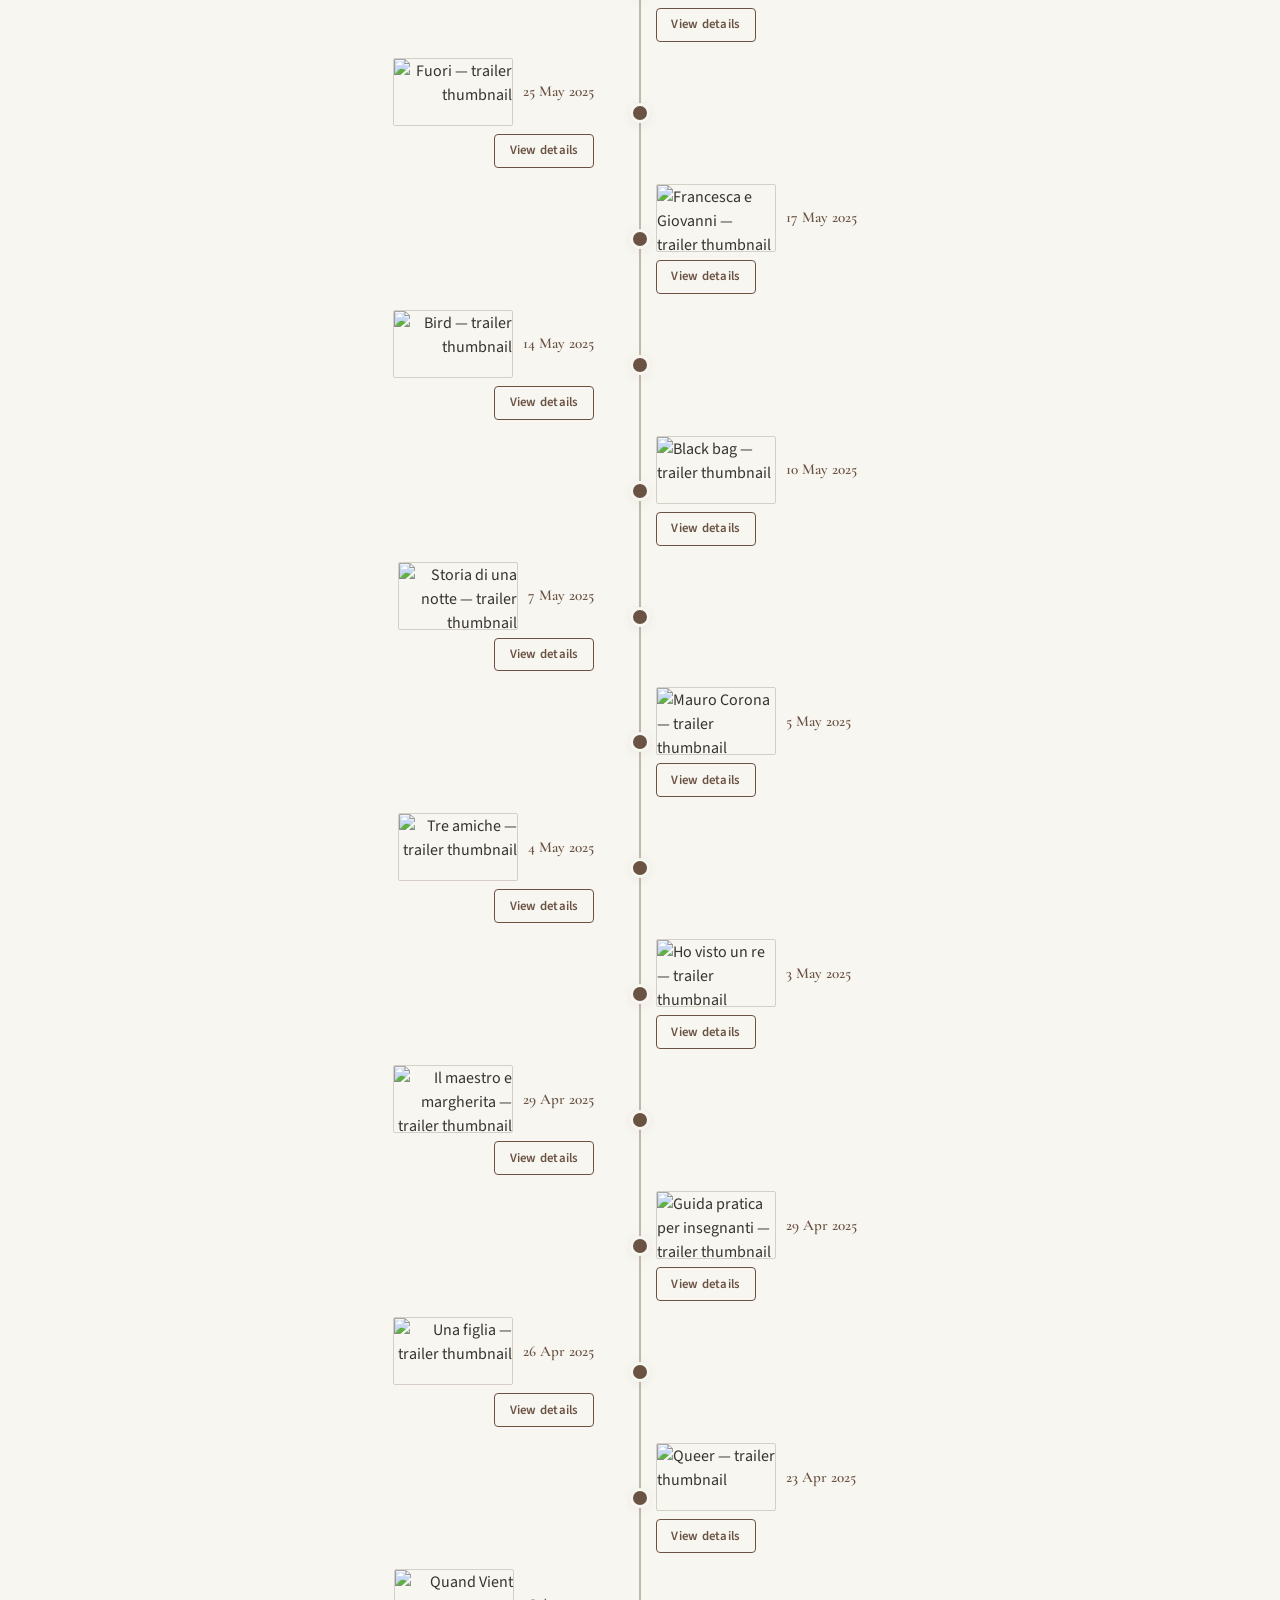
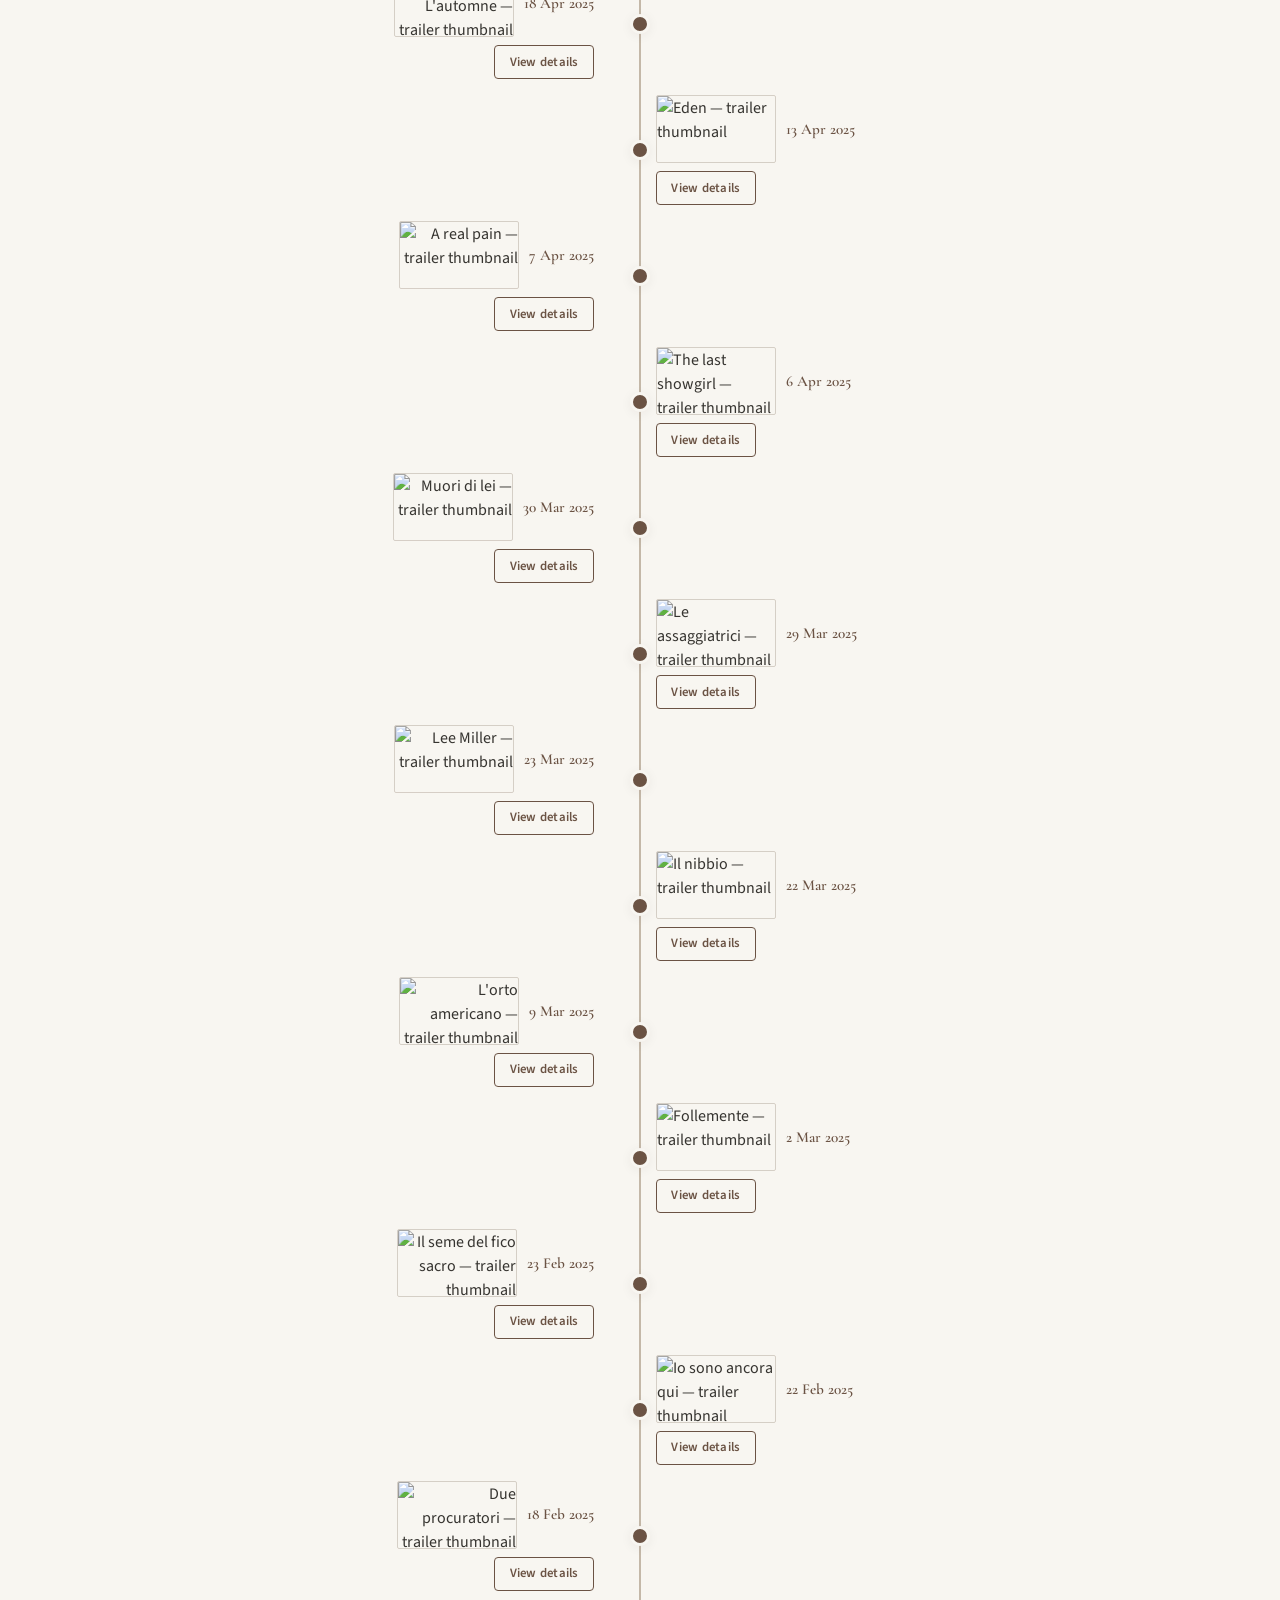
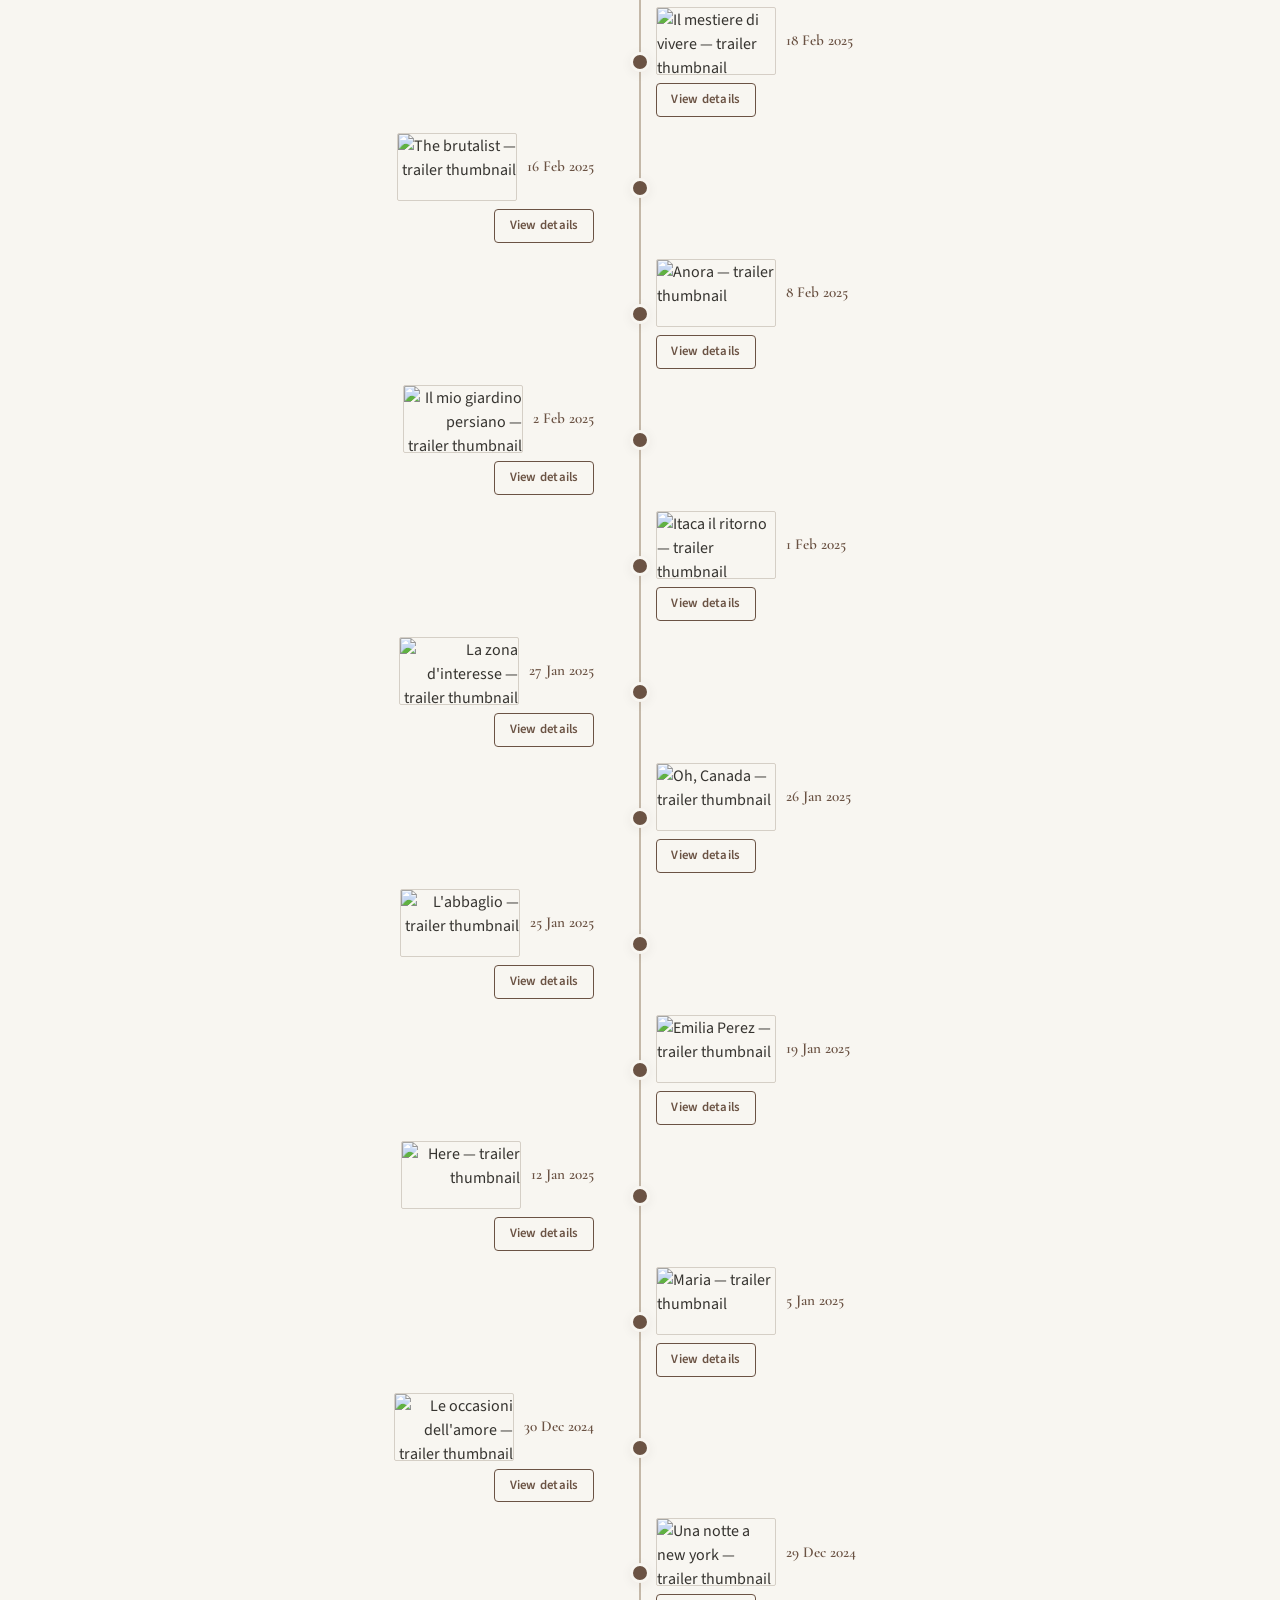
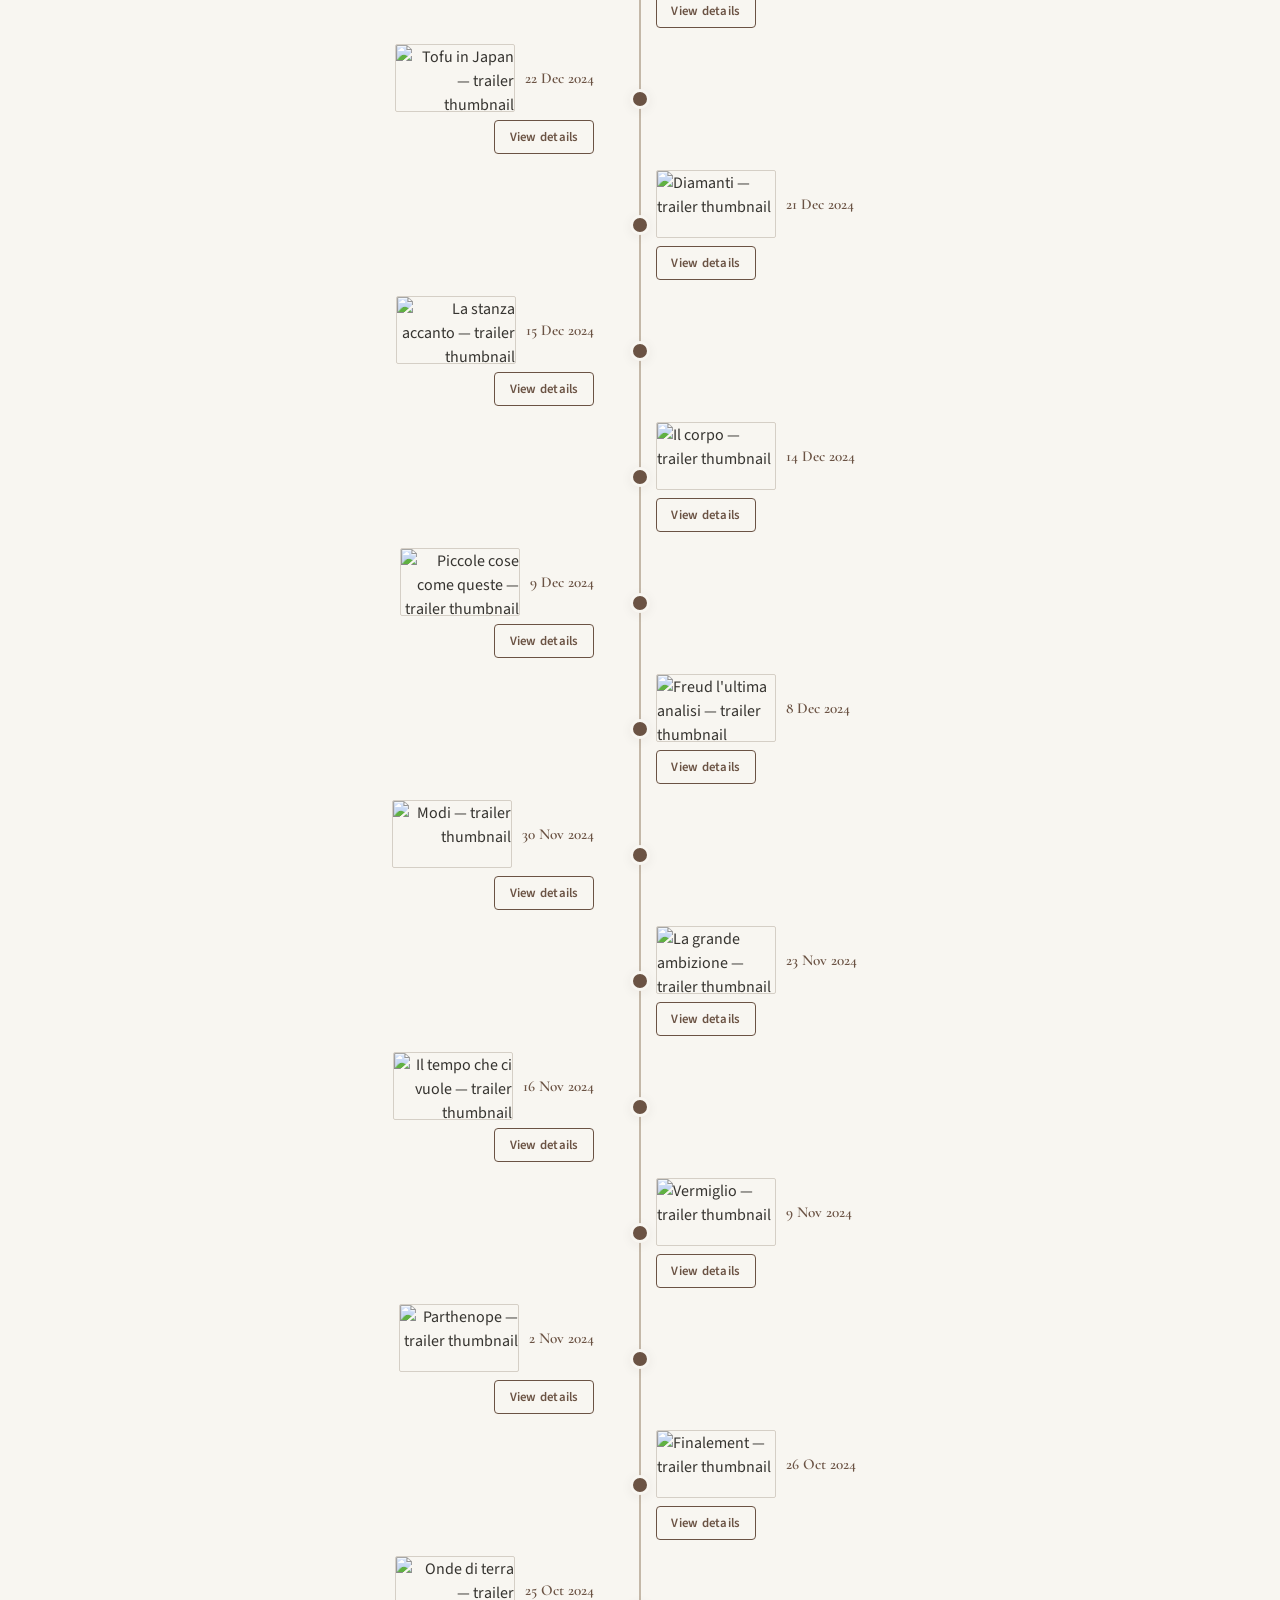
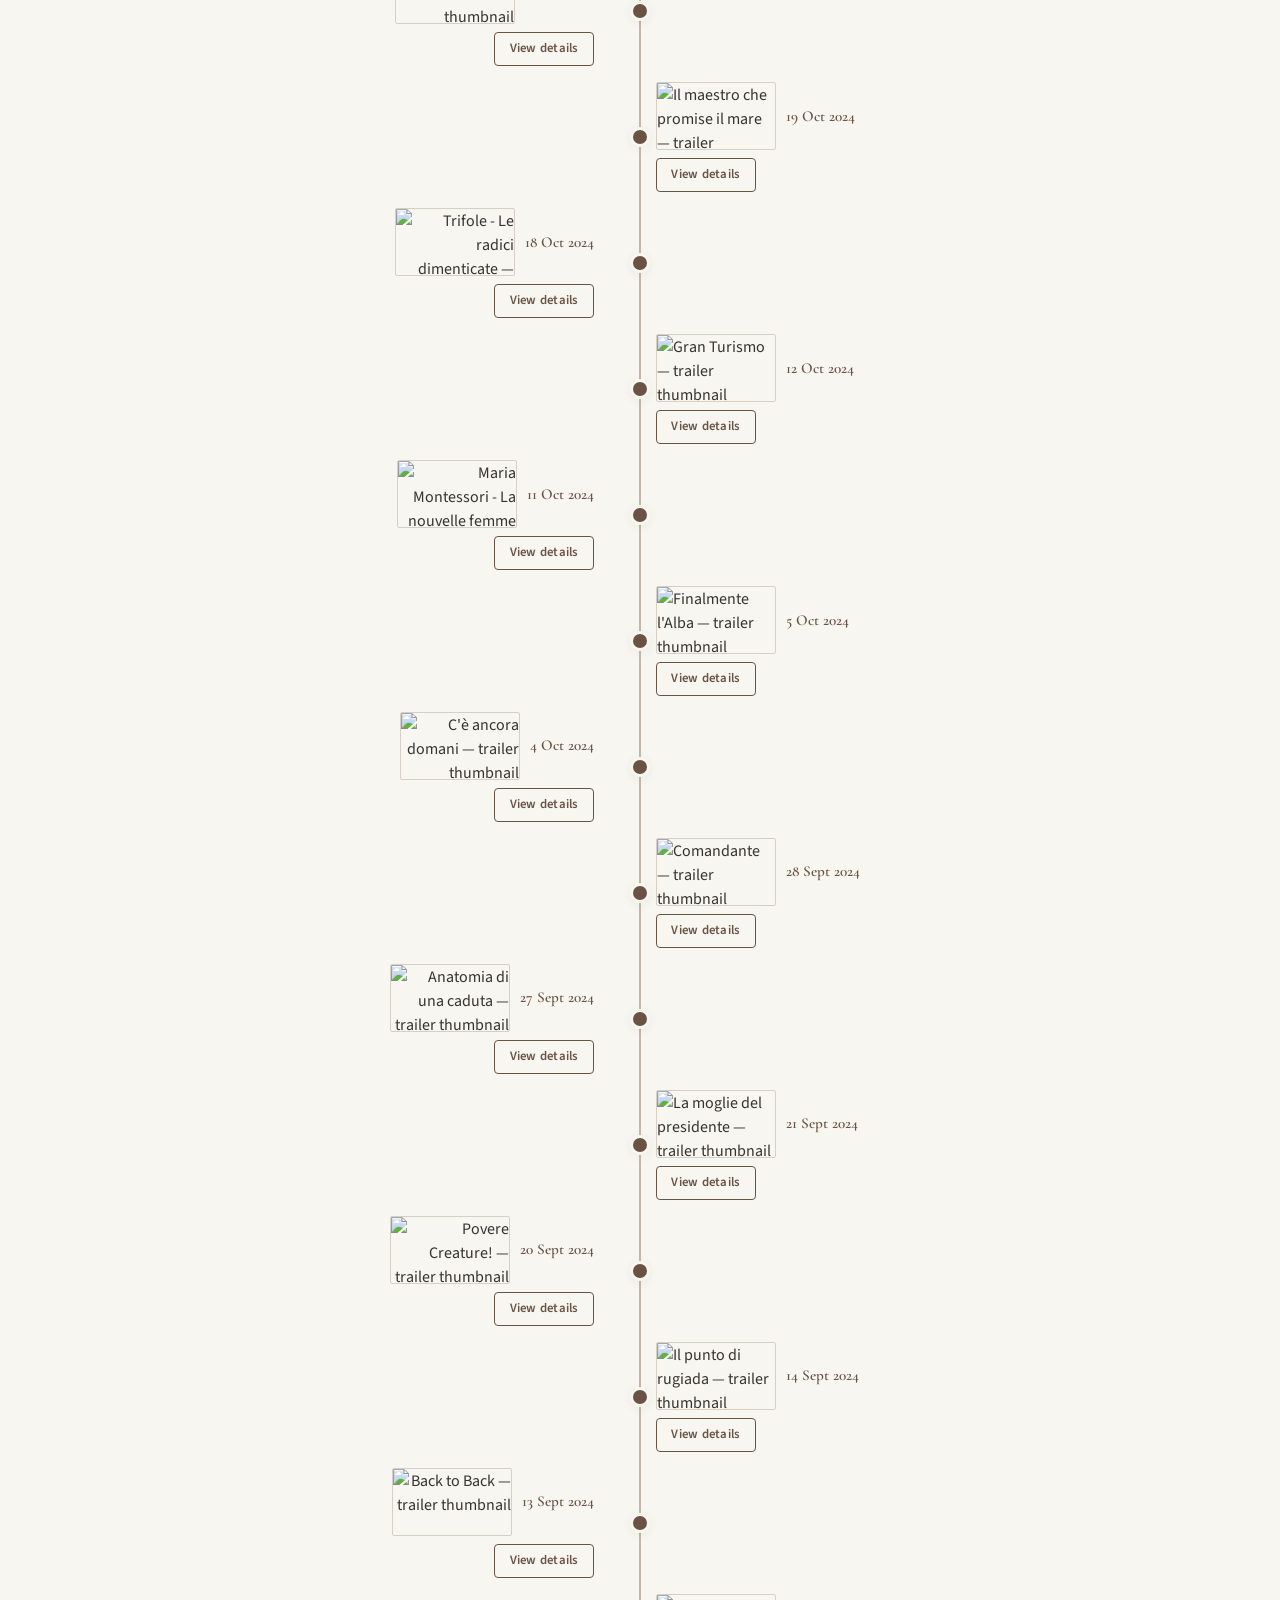
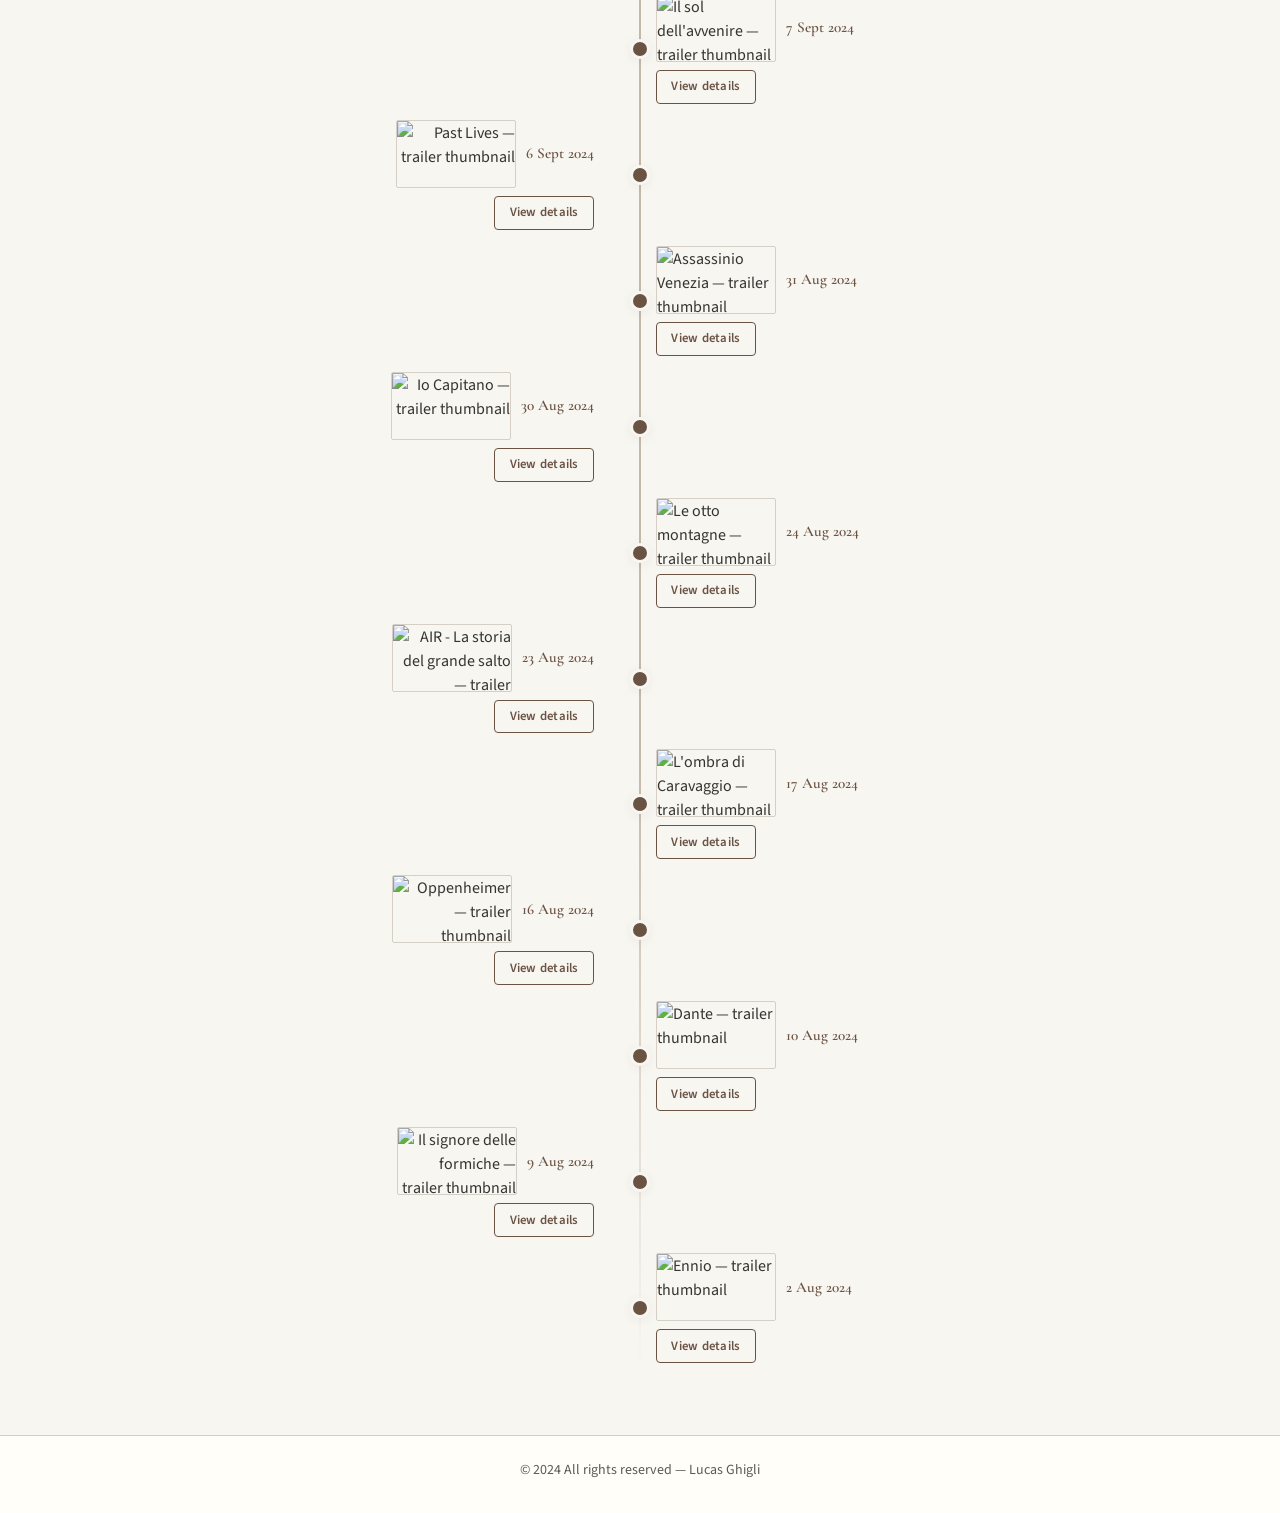
==== commit 27690689: "Add versioning to movies-data.js script" ====
--- a/index.html
+++ b/index.html
@@ -29,7 +29,8 @@
     <p>&copy; 2024 All rights reserved — Lucas Ghigli</p>
   </footer>
 
-  <script src="movies-data.js"></script>
+  <script src="movies-data.js?v=3"></script>
   <script src="script.js"></script>
 </body>
 </html>
+
